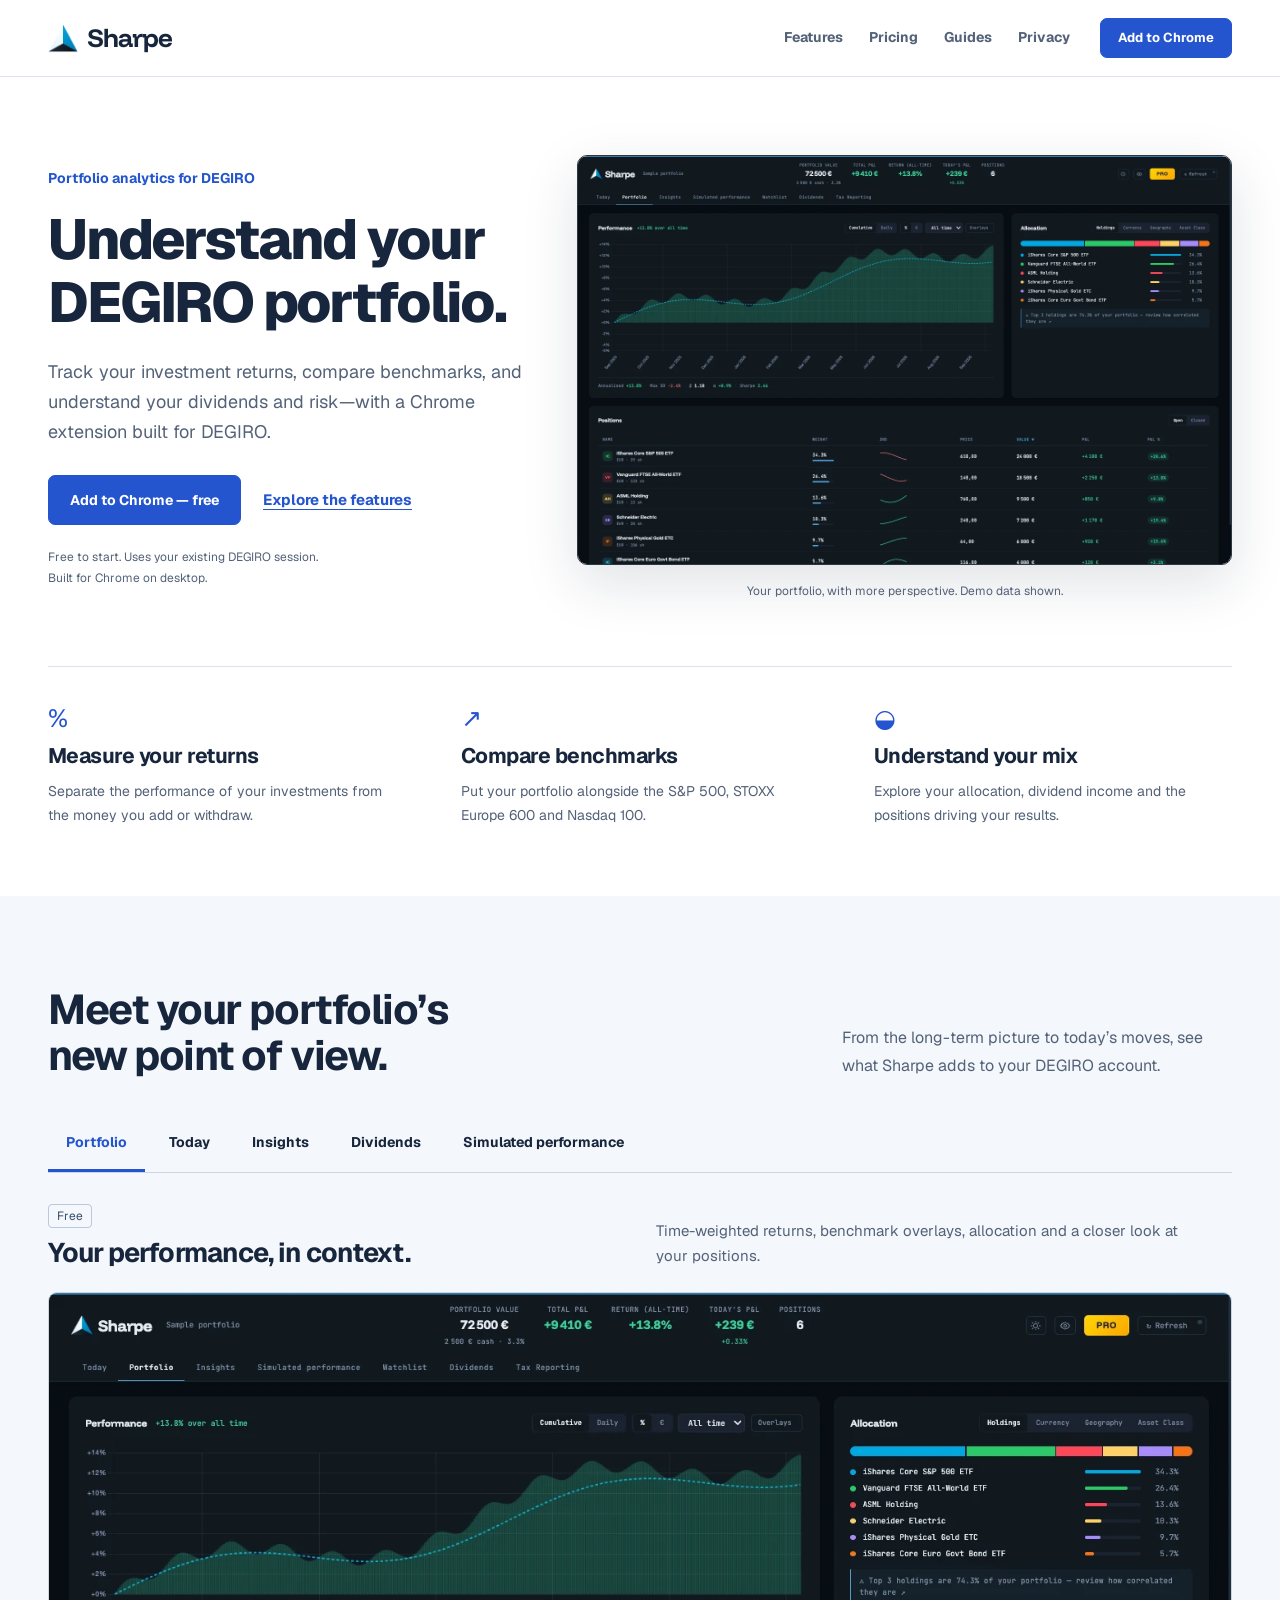
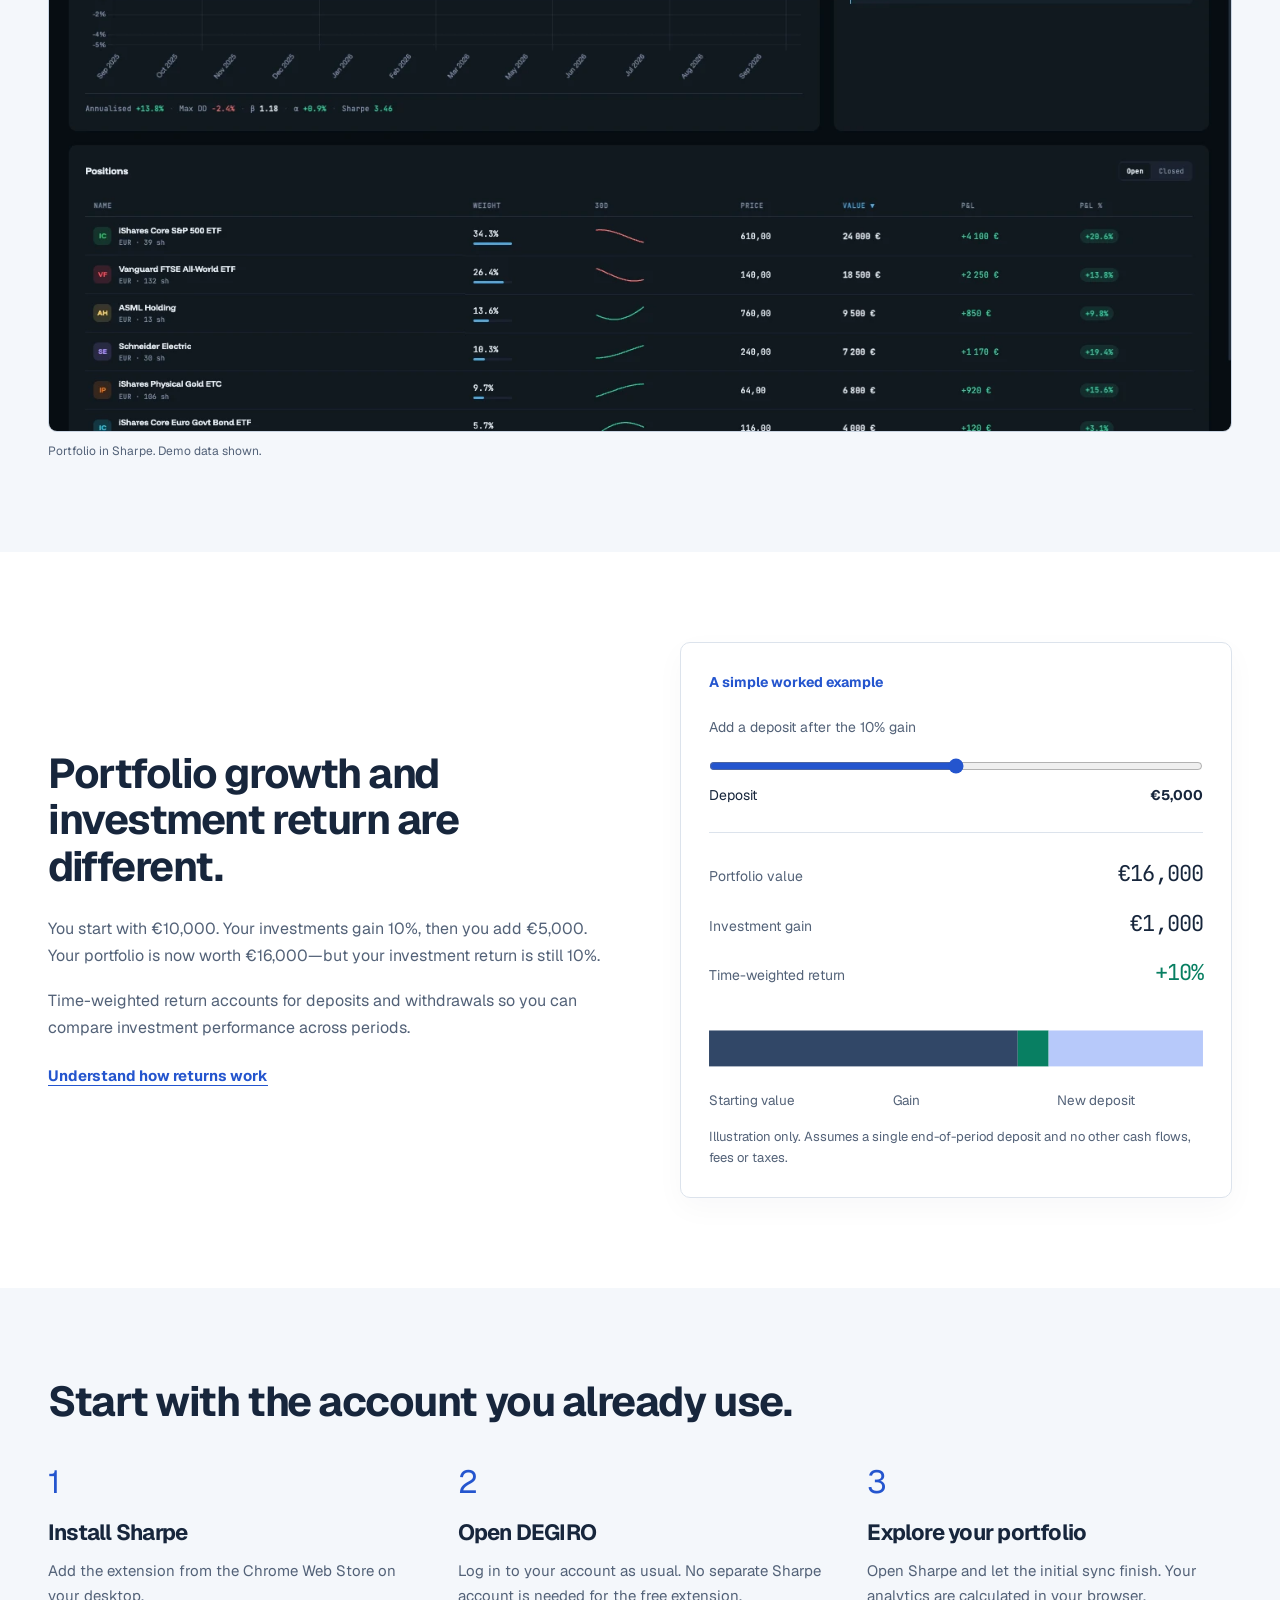
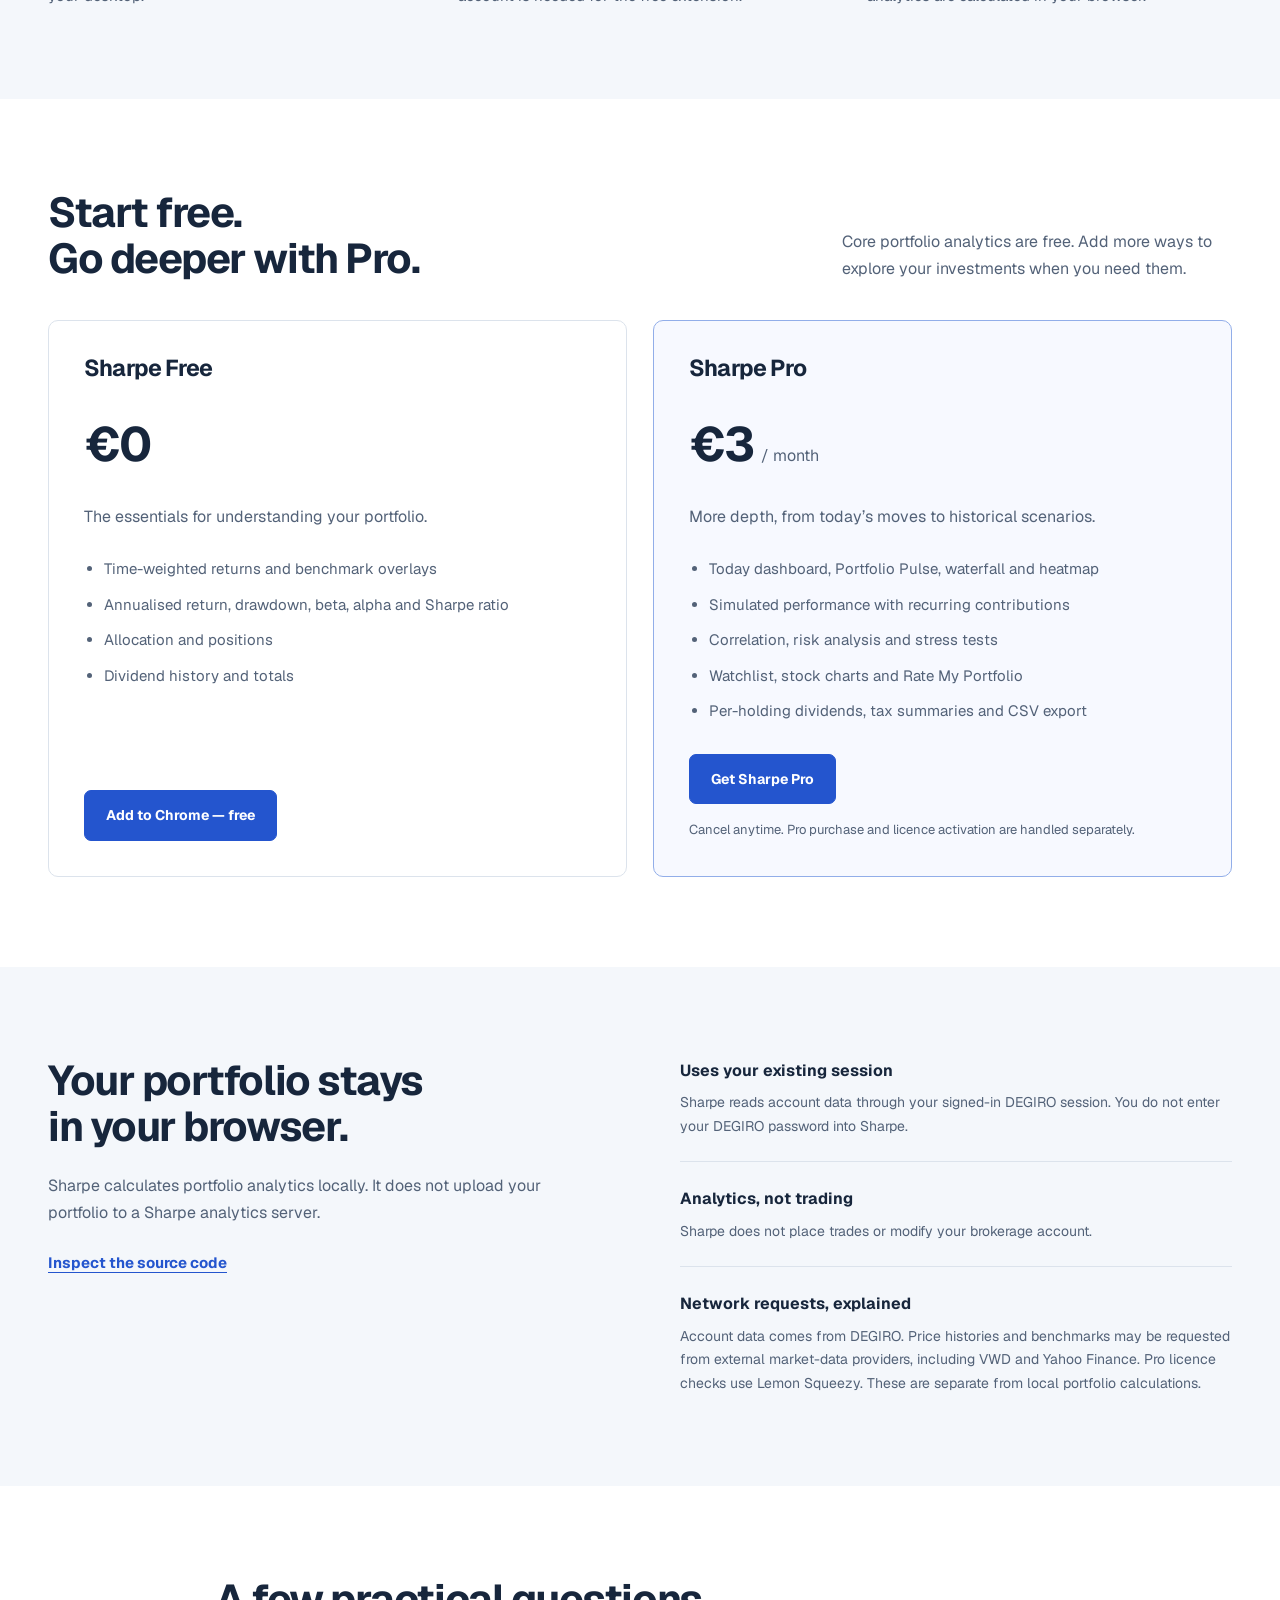
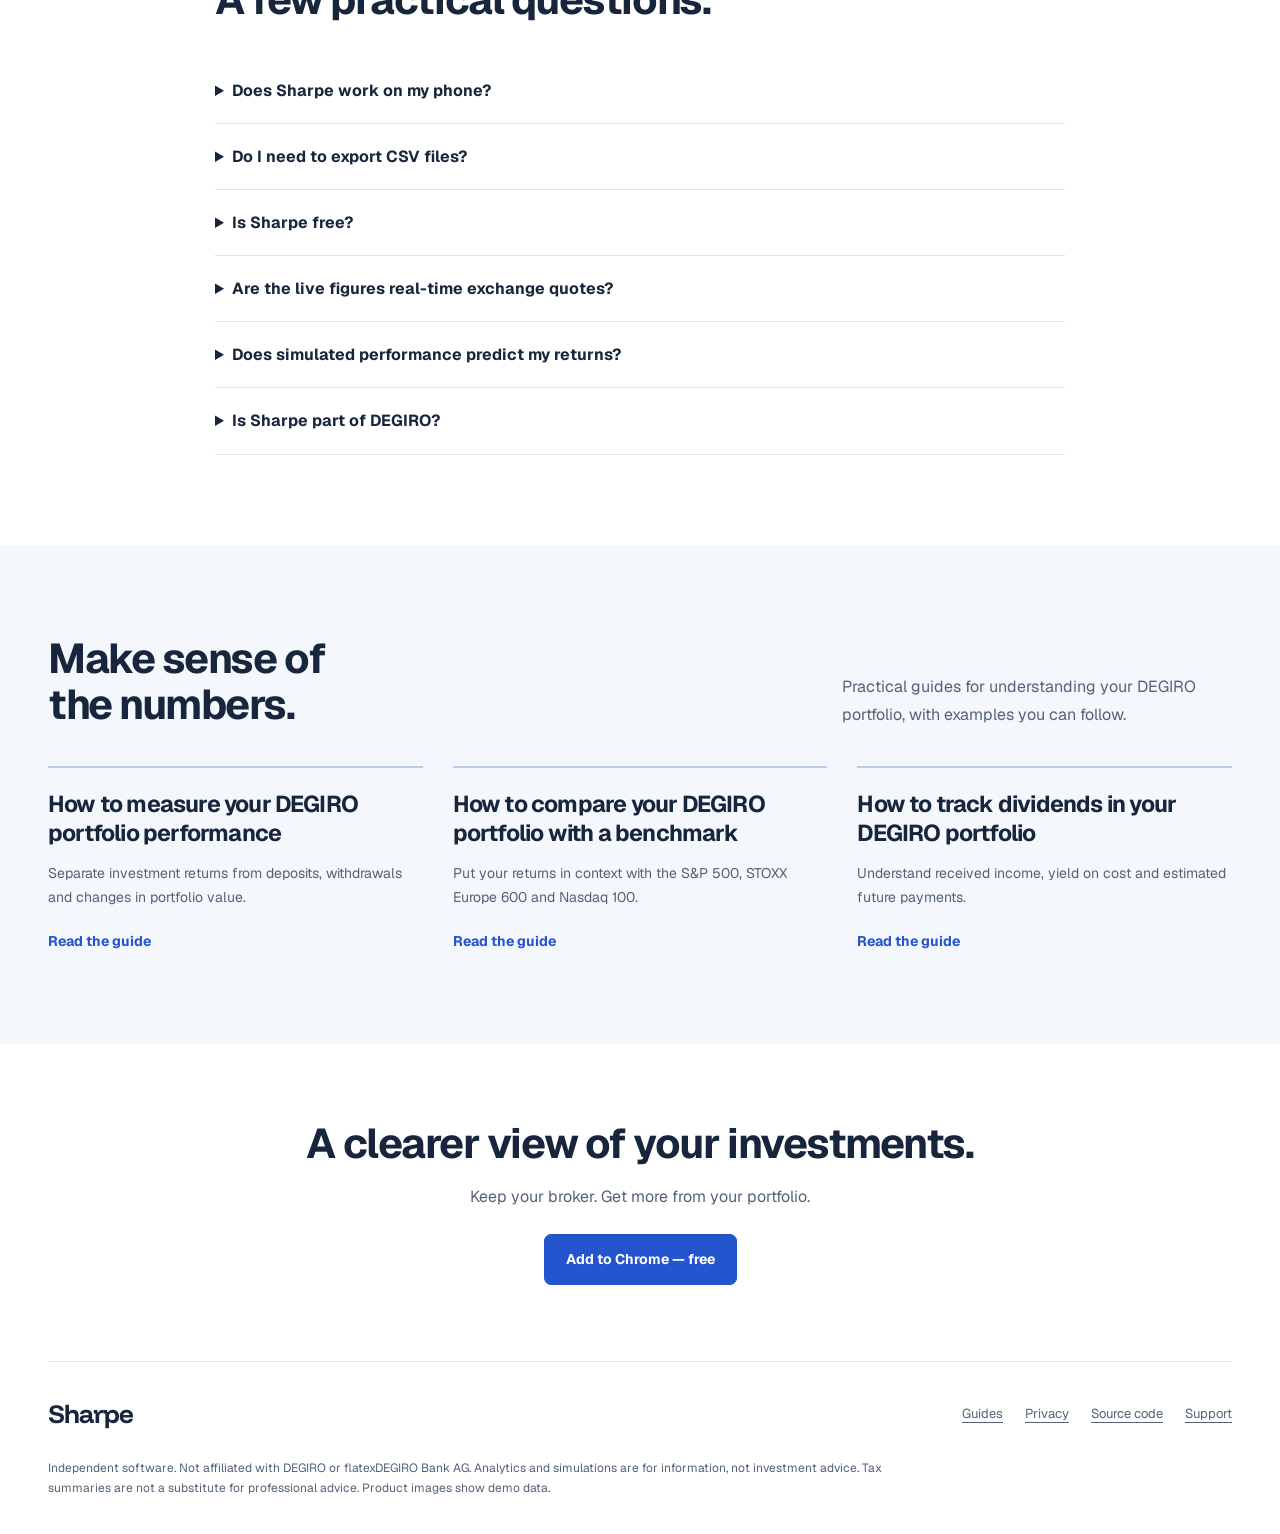
==== index.html @ 4ac1e21c "Redesign Sharpe website and add DEGIRO analytics guides" ====
<!doctype html>
<html lang="en">
<head>
<meta charset="utf-8"><meta name="viewport" content="width=device-width, initial-scale=1">
<title>DEGIRO Portfolio Analysis &amp; Tracker | Sharpe</title><meta name="description" content="Analyze your DEGIRO portfolio with Sharpe. Track investment returns, compare benchmarks, and understand dividends and risk. Free Chrome extension."><link rel="canonical" href="https://sharpe-analytics.github.io/">
<link rel="icon" href="/assets/favicon.png"><link rel="stylesheet" href="/assets/site.css">
<script src="/assets/site.js" defer>

</script>

<meta property="og:type" content="website"><meta property="og:title" content="DEGIRO Portfolio Analysis &amp; Tracker | Sharpe"><meta property="og:description" content="Analyze your DEGIRO portfolio with Sharpe. Track investment returns, compare benchmarks, and understand dividends and risk. Free Chrome extension."><meta property="og:url" content="https://sharpe-analytics.github.io/"><meta property="og:image" content="https://sharpe-analytics.github.io/assets/og-home.jpg"><meta property="og:image:alt" content="Sharpe portfolio analytics with a demo portfolio"><meta property="og:image:width" content="1200"><meta property="og:image:height" content="630"><meta name="twitter:image" content="https://sharpe-analytics.github.io/assets/og-home.jpg"><meta name="twitter:card" content="summary_large_image">

<script type="application/ld+json">
[{"@context": "https://schema.org", "@type": "WebSite", "name": "Sharpe", "url": "https://sharpe-analytics.github.io/"}, {"@context": "https://schema.org", "@type": "Organization", "name": "Sharpe", "url": "https://sharpe-analytics.github.io/", "logo": "https://sharpe-analytics.github.io/assets/logo.png", "sameAs": ["https://github.com/vapeur02/sharpe-degiro-analytics", "https://chromewebstore.google.com/detail/sharpe-portfolio-analytic/jfkggpahncfpbeeiiadiblbifjnbdlfp"]}]
</script>

</head>

<body>
<a class="skip" href="#main">Skip to content</a>
<header class="site-header">

<nav class="wrap navigation" aria-label="Main navigation">
<a class="brand" href="/" aria-label="Sharpe home"><img src="/assets/logo.png" width="30" height="30" alt="">Sharpe</a>
<div class="nav-links">
<a href="/#features">Features</a><a href="/#pricing">Pricing</a><a href="/#guides">Guides</a><a href="/#privacy">Privacy</a>
</div>
<a class="button primary" href="https://chromewebstore.google.com/detail/sharpe-portfolio-analytic/jfkggpahncfpbeeiiadiblbifjnbdlfp?utm_source=sharpe_website&amp;utm_medium=website&amp;utm_campaign=home&amp;utm_content=navigation">Add to Chrome</a>
</nav>

</header>

<main id="main">

<section class="hero wrap">

<div class="hero-copy">

<p class="intro-label">
Portfolio analytics for DEGIRO
</p>

<h1>
Understand your DEGIRO portfolio.
</h1>

<p class="lede">
Track your investment returns, compare benchmarks, and understand your dividends and risk—with a Chrome extension built for DEGIRO.
</p>

<div class="actions">
<a class="button primary" href="https://chromewebstore.google.com/detail/sharpe-portfolio-analytic/jfkggpahncfpbeeiiadiblbifjnbdlfp?utm_source=sharpe_website&amp;utm_medium=website&amp;utm_campaign=home&amp;utm_content=hero">Add to Chrome — free</a><a class="text-link" href="#features">Explore the features</a>
</div>

<p class="reassurance">
Free to start. Uses your existing DEGIRO session.<br>Built for Chrome on desktop.
</p>

</div>

<figure class="hero-product">
<a class="screenshot-link" href="/assets/portfolio.webp" aria-label="Open full-size demo screenshot"><img src="/assets/portfolio.webp" srcset="/assets/portfolio-720.webp 720w, /assets/portfolio.webp 1440w" sizes="(min-width: 1000px) 740px, 100vw" width="1440" height="900" alt="Sharpe Portfolio tab showing a return chart, allocation and positions for a demo portfolio" fetchpriority="high" decoding="async"></a>
<figcaption>
Your portfolio, with more perspective. Demo data shown.
</figcaption>

</figure>

</section>

<section class="benefits wrap" aria-label="What Sharpe helps you understand">

<div>
<span class="benefit-symbol" aria-hidden="true">%</span>
<h2>
Measure your returns
</h2>

<p>
Separate the performance of your investments from the money you add or withdraw.
</p>

</div>

<div>
<span class="benefit-symbol" aria-hidden="true">↗</span>
<h2>
Compare benchmarks
</h2>

<p>
Put your portfolio alongside the S&amp;P 500, STOXX Europe 600 and Nasdaq 100.
</p>

</div>

<div>
<span class="benefit-symbol" aria-hidden="true">◒</span>
<h2>
Understand your mix
</h2>

<p>
Explore your allocation, dividend income and the positions driving your results.
</p>

</div>

</section>

<section id="features" class="section surface">

<div class="wrap">

<div class="section-heading">

<h2>
Meet your portfolio’s<br>new point of view.
</h2>

<p>
From the long-term picture to today’s moves, see what Sharpe adds to your DEGIRO account.
</p>

</div>

<div class="feature-controls" hidden aria-label="Choose a feature">
<button type="button" data-feature="portfolio" aria-pressed="true" aria-controls="feature-portfolio">Portfolio</button><button type="button" data-feature="today" aria-pressed="false" aria-controls="feature-today">Today</button><button type="button" data-feature="insights" aria-pressed="false" aria-controls="feature-insights">Insights</button><button type="button" data-feature="dividends" aria-pressed="false" aria-controls="feature-dividends">Dividends</button><button type="button" data-feature="simulation" aria-pressed="false" aria-controls="feature-simulation">Simulated performance</button>
</div>

<div class="feature-panels">

<article class="feature-panel" id="feature-portfolio">

<div class="feature-description">

<div>
<span class="badge">Free</span>
<h3>
Your performance, in context.
</h3>

</div>

<p>
Time-weighted returns, benchmark overlays, allocation and a closer look at your positions.
</p>

</div>

<figure class="product-shot">
<a class="screenshot-link" href="/assets/portfolio.webp" aria-label="Open full-size demo screenshot"><img src="/assets/portfolio.webp" srcset="/assets/portfolio-720.webp 720w, /assets/portfolio.webp 1440w" sizes="(min-width: 1200px) 1120px, 100vw" width="1440" height="900" alt="Portfolio chart, allocation and positions in Sharpe" loading="lazy" decoding="async"></a>
<figcaption>
Portfolio in Sharpe. Demo data shown.
</figcaption>

</figure>

</article>

<article class="feature-panel" id="feature-today">

<div class="feature-description">

<div>
<span class="badge">Pro</span>
<h3>
See what is moving your day.
</h3>

</div>

<p>
Follow changes since refresh with Portfolio Pulse, explore daily contributors and switch between table, waterfall and heatmap views.
</p>

</div>

<figure class="product-shot">
<a class="screenshot-link" href="/assets/today.webp" aria-label="Open full-size demo screenshot"><img src="/assets/today.webp" srcset="/assets/today-720.webp 720w, /assets/today.webp 1440w" sizes="(min-width: 1200px) 1120px, 100vw" width="1440" height="900" alt="Today dashboard with Portfolio Pulse and daily contributors" loading="lazy" decoding="async"></a>
<figcaption>
Today in Sharpe. Demo data shown.
</figcaption>

</figure>

</article>

<article class="feature-panel" id="feature-insights">

<div class="feature-description">

<div>
<span class="badge">Free + Pro</span>
<h3>
Understand what is behind the numbers.
</h3>

</div>

<p>
Read portfolio observations, then explore correlation, risk and stress tests with Pro.
</p>

</div>

<figure class="product-shot">
<a class="screenshot-link" href="/assets/insights.webp" aria-label="Open full-size demo screenshot"><img src="/assets/insights.webp" srcset="/assets/insights-720.webp 720w, /assets/insights.webp 1440w" sizes="(min-width: 1200px) 1120px, 100vw" width="1440" height="900" alt="Sharpe Insights with portfolio observations and risk analysis" loading="lazy" decoding="async"></a>
<figcaption>
Insights in Sharpe. Demo data shown.
</figcaption>

</figure>

</article>

<article class="feature-panel" id="feature-dividends">

<div class="feature-description">

<div>
<span class="badge">Free + Pro</span>
<h3>
Follow your investment income.
</h3>

</div>

<p>
See received dividends, monthly totals and estimated upcoming payments. Pro adds per-holding breakdowns and export.
</p>

</div>

<figure class="product-shot">
<a class="screenshot-link" href="/assets/dividends.webp" aria-label="Open full-size demo screenshot"><img src="/assets/dividends.webp" srcset="/assets/dividends-720.webp 720w, /assets/dividends.webp 1440w" sizes="(min-width: 1200px) 1120px, 100vw" width="1440" height="900" alt="Dividend income history and estimated upcoming payments" loading="lazy" decoding="async"></a>
<figcaption>
Dividends in Sharpe. Demo data shown.
</figcaption>

</figure>

</article>

<article class="feature-panel" id="feature-simulation">

<div class="feature-description">

<div>
<span class="badge">Pro</span>
<h3>
Explore the effect of regular investing.
</h3>

</div>

<p>
Allocate a recurring budget and explore scenarios derived from historical prices. Simulations are not forecasts or guaranteed returns.
</p>

</div>

<figure class="product-shot">
<a class="screenshot-link" href="/assets/simulation.webp" aria-label="Open full-size demo screenshot"><img src="/assets/simulation.webp" srcset="/assets/simulation-720.webp 720w, /assets/simulation.webp 1440w" sizes="(min-width: 1200px) 1120px, 100vw" width="1440" height="900" alt="Simulated performance with recurring contributions and a range of historical scenarios" loading="lazy" decoding="async"></a>
<figcaption>
Simulated performance in Sharpe. Demo data shown.
</figcaption>

</figure>

</article>

</div>

</div>

</section>

<section class="section wrap return-section">

<div>

<h2>
Portfolio growth and investment return are different.
</h2>

<p>
You start with €10,000. Your investments gain 10%, then you add €5,000. Your portfolio is now worth €16,000—but your investment return is still 10%.
</p>

<p>
Time-weighted return accounts for deposits and withdrawals so you can compare investment performance across periods.
</p>
<a class="text-link" href="/guides/degiro-portfolio-performance/">Understand how returns work</a>
</div>

<div class="return-example">

<p class="intro-label">
A simple worked example
</p>
<label for="demo-deposit">Add a deposit after the 10% gain</label><input id="demo-deposit" type="range" min="0" max="10000" step="500" value="5000">
<div class="deposit-label">
Deposit <output id="demo-deposit-value" for="demo-deposit">€5,000</output>
</div>

<dl class="example-results">

<div>
<dt>Portfolio value</dt><dd id="demo-value">€16,000</dd>
</div>

<div>
<dt>Investment gain</dt><dd id="demo-gain">€1,000</dd>
</div>

<div>
<dt>Time-weighted return</dt><dd id="demo-return">+10%</dd>
</div>

</dl>
<svg viewBox="0 0 440 90" role="img" aria-labelledby="demo-chart-title"><title id="demo-chart-title">€10,000 starting value, €1,000 investment gain and €5,000 new deposit</title><rect x="0" y="12" width="275" height="32" fill="#314767" id="bar-start"/><rect x="275" y="12" width="27.5" height="32" fill="#087f62" id="bar-gain"/><rect x="302.5" y="12" width="137.5" height="32" fill="#b7c9fa" id="bar-deposit"/><text x="0" y="78">Starting value</text><text x="164" y="78">Gain</text><text x="310" y="78">New deposit</text></svg>
<p class="small">
Illustration only. Assumes a single end-of-period deposit and no other cash flows, fees or taxes.
</p>
<noscript>
<p>
The static example shows a €5,000 deposit. Enable JavaScript to change it.
</p>
</noscript>
</div>

</section>

<section class="section surface">

<div class="wrap">

<h2>
Start with the account you already use.
</h2>

<ol class="steps">

<li>

<h3>
Install Sharpe
</h3>

<p>
Add the extension from the Chrome Web Store on your desktop.
</p>

</li>

<li>

<h3>
Open DEGIRO
</h3>

<p>
Log in to your account as usual. No separate Sharpe account is needed for the free extension.
</p>

</li>

<li>

<h3>
Explore your portfolio
</h3>

<p>
Open Sharpe and let the initial sync finish. Your analytics are calculated in your browser.
</p>

</li>

</ol>

</div>

</section>

<section id="pricing" class="section wrap">

<div class="section-heading">

<h2>
Start free.<br>Go deeper with Pro.
</h2>

<p>
Core portfolio analytics are free. Add more ways to explore your investments when you need them.
</p>

</div>

<div class="pricing">

<article class="tier">

<h3>
Sharpe Free
</h3>

<p class="price">
€0
</p>

<p>
The essentials for understanding your portfolio.
</p>

<ul>

<li>
Time-weighted returns and benchmark overlays
</li>

<li>
Annualised return, drawdown, beta, alpha and Sharpe ratio
</li>

<li>
Allocation and positions
</li>

<li>
Dividend history and totals
</li>

</ul>
<a class="button primary" href="https://chromewebstore.google.com/detail/sharpe-portfolio-analytic/jfkggpahncfpbeeiiadiblbifjnbdlfp?utm_source=sharpe_website&amp;utm_medium=website&amp;utm_campaign=home&amp;utm_content=pricing-free">Add to Chrome — free</a>
</article>

<article class="tier pro">

<h3>
Sharpe Pro
</h3>

<p class="price">
€3 <span>/ month</span>
</p>

<p>
More depth, from today’s moves to historical scenarios.
</p>

<ul>

<li>
Today dashboard, Portfolio Pulse, waterfall and heatmap
</li>

<li>
Simulated performance with recurring contributions
</li>

<li>
Correlation, risk analysis and stress tests
</li>

<li>
Watchlist, stock charts and Rate My Portfolio
</li>

<li>
Per-holding dividends, tax summaries and CSV export
</li>

</ul>
<a class="button primary" href="https://sharpe.lemonsqueezy.com/">Get Sharpe Pro</a>
<p class="small">
Cancel anytime. Pro purchase and licence activation are handled separately.
</p>

</article>

</div>

</section>

<section id="privacy" class="section surface">

<div class="wrap privacy-layout">

<div>

<h2>
Your portfolio stays<br>in your browser.
</h2>

<p>
Sharpe calculates portfolio analytics locally. It does not upload your portfolio to a Sharpe analytics server.
</p>
<a class="text-link" href="https://github.com/vapeur02/sharpe-degiro-analytics">Inspect the source code</a>
</div>

<dl class="privacy-details">

<div>
<dt>Uses your existing session</dt><dd>Sharpe reads account data through your signed-in DEGIRO session. You do not enter your DEGIRO password into Sharpe.</dd>
</div>

<div>
<dt>Analytics, not trading</dt><dd>Sharpe does not place trades or modify your brokerage account.</dd>
</div>

<div>
<dt>Network requests, explained</dt><dd>Account data comes from DEGIRO. Price histories and benchmarks may be requested from external market-data providers, including VWD and Yahoo Finance. Pro licence checks use Lemon Squeezy. These are separate from local portfolio calculations.</dd>
</div>

</dl>

</div>

</section>

<section class="section wrap faq">

<h2>
A few practical questions.
</h2>

<details>
<summary>Does Sharpe work on my phone?</summary>
<p>
Sharpe is a Chrome extension for desktop. You can read these guides on your phone, but installation and portfolio analysis require a supported desktop browser.
</p>

</details>

<details>
<summary>Do I need to export CSV files?</summary>
<p>
No. Sharpe reads your account through your existing DEGIRO session. Open DEGIRO, sign in as usual, then open the extension.
</p>

</details>

<details>
<summary>Is Sharpe free?</summary>
<p>
Yes. Core returns, benchmarks, allocation and dividend totals are free. Pro adds the features listed above for €3 per month.
</p>

</details>

<details>
<summary>Are the live figures real-time exchange quotes?</summary>
<p>
Sharpe follows the data available through DEGIRO. Quotes may be delayed, and a frequent display refresh does not guarantee a new market price.
</p>

</details>

<details>
<summary>Does simulated performance predict my returns?</summary>
<p>
No. It generates scenarios from historical price returns. Its range describes those simulations, not guaranteed probabilities. Actual outcomes can fall outside the range.
</p>

</details>

<details>
<summary>Is Sharpe part of DEGIRO?</summary>
<p>
No. Sharpe is an independent extension and is not affiliated with or endorsed by DEGIRO.
</p>

</details>

</section>

<section id="guides" class="section surface">

<div class="wrap">

<div class="section-heading">

<h2>
Make sense of<br>the numbers.
</h2>

<p>
Practical guides for understanding your DEGIRO portfolio, with examples you can follow.
</p>

</div>

<div class="guide-list">
<a class="guide-link" href="/guides/degiro-portfolio-performance/">
<h3>
How to measure your DEGIRO portfolio performance
</h3>

<p>
Separate investment returns from deposits, withdrawals and changes in portfolio value.
</p>
<span>Read the guide</span></a><a class="guide-link" href="/guides/degiro-benchmark-comparison/">
<h3>
How to compare your DEGIRO portfolio with a benchmark
</h3>

<p>
Put your returns in context with the S&P 500, STOXX Europe 600 and Nasdaq 100.
</p>
<span>Read the guide</span></a><a class="guide-link" href="/guides/degiro-dividend-tracking/">
<h3>
How to track dividends in your DEGIRO portfolio
</h3>

<p>
Understand received income, yield on cost and estimated future payments.
</p>
<span>Read the guide</span></a>
</div>

</div>

</section>

</main>

<section class="final-cta">

<div class="wrap">

<h2>
A clearer view of your investments.
</h2>

<p>
Keep your broker. Get more from your portfolio.
</p>
<a class="button primary" href="https://chromewebstore.google.com/detail/sharpe-portfolio-analytic/jfkggpahncfpbeeiiadiblbifjnbdlfp?utm_source=sharpe_website&amp;utm_medium=website&amp;utm_campaign=home&amp;utm_content=footer">Add to Chrome — free</a>
</div>

</section>

<footer class="site-footer wrap">

<div class="footer-top">
<a class="brand" href="/">Sharpe</a>
<div>
<a href="/#guides">Guides</a><a href="/#privacy">Privacy</a><a href="https://github.com/vapeur02/sharpe-degiro-analytics">Source code</a><a href="https://github.com/vapeur02/sharpe-degiro-analytics/issues">Support</a>
</div>

</div>

<p>
Independent software. Not affiliated with DEGIRO or flatexDEGIRO Bank AG. Analytics and simulations are for information, not investment advice. Tax summaries are not a substitute for professional advice. Product images show demo data.
</p>

</footer>

</body>
</html>
---- assets/site.css ----
@font-face{font-family:Geist;src:url('/assets/fonts/geist-latin-400-normal.woff2') format('woff2');font-weight:400;font-display:swap}
@font-face{font-family:Geist;src:url('/assets/fonts/geist-latin-700-normal.woff2') format('woff2');font-weight:700;font-display:swap}
@font-face{font-family:Geist;src:url('/assets/fonts/geist-latin-800-normal.woff2') format('woff2');font-weight:800;font-display:swap}
@font-face{font-family:'Funnel Display';src:url('/assets/fonts/funnel-display-latin-700-normal.woff2') format('woff2');font-weight:700;font-display:swap}
@font-face{font-family:'JetBrains Mono';src:url('/assets/fonts/jetbrains-mono-latin-400-normal.woff2') format('woff2');font-weight:400;font-display:swap}
:root{--ink:#17263c;--muted:#536278;--blue:#2455ce;--surface:#f4f7fb;--line:#dce3ec;--green:#087f62;--white:#fff;font-family:Geist,system-ui,sans-serif;color:var(--ink);background:var(--white);font-synthesis:none}
*{box-sizing:border-box}body{margin:0;font-size:16px;line-height:1.7}html{scroll-behavior:smooth;scroll-padding-top:90px}h1,h2,h3,p,figure,dl{margin:0}h1,h2,h3{line-height:1.12;letter-spacing:-.035em}h1{font-size:clamp(42px,4.4vw,64px);font-weight:800}h2{font-size:clamp(30px,3.25vw,44px);font-weight:700}h3{font-size:23px}p{color:var(--muted)}p+p{margin-top:18px}a{color:var(--blue);text-underline-offset:4px}a:hover{text-decoration-thickness:2px}button,input{font:inherit}button,a,input,summary{-webkit-tap-highlight-color:transparent}button{cursor:pointer}img{max-width:100%;height:auto;display:block}button:focus-visible,a:focus-visible,input:focus-visible,summary:focus-visible{outline:3px solid #2455ce;outline-offset:5px}button{color:inherit}svg{display:block;width:100%}[hidden]{display:none!important}.wrap{width:min(1184px,calc(100% - 64px));margin-inline:auto}.section{padding-block:90px}.surface{background:var(--surface)}.section-heading{display:flex;justify-content:space-between;align-items:end;gap:48px;margin-bottom:38px}.section-heading p{max-width:390px}.button{display:inline-flex;align-items:center;justify-content:center;text-decoration:none;font-weight:700;font-size:14px;line-height:1.3;border-radius:7px;padding:15px 21px;min-height:48px;text-align:center}.primary{color:#fff;background:var(--blue);border:1px solid var(--blue)}.primary:hover{background:#193fa2;border-color:#193fa2}.text-link{font-weight:700;font-size:15px}.actions{display:flex;gap:22px;align-items:center;flex-wrap:wrap;margin-top:28px}.small{font-size:13px;line-height:1.65}.skip{position:absolute;left:16px;top:-100px;z-index:100;background:white;padding:12px}.skip:focus{top:8px}.site-header{border-bottom:1px solid var(--line);background:#fff;position:sticky;top:0;z-index:10}.navigation{display:flex;align-items:center;gap:30px;min-height:76px}.brand{font-family:'Funnel Display',Geist,sans-serif;font-size:26px;letter-spacing:-.04em;font-weight:700;display:inline-flex;gap:9px;align-items:center;text-decoration:none;color:var(--ink)}.nav-links{display:flex;gap:26px;margin-left:auto}.nav-links a{text-decoration:none;color:var(--muted);font-size:14px;font-weight:700}.nav-links a:hover{color:var(--blue)}.navigation .button{min-height:40px;padding:11px 17px;font-size:13px}.hero{display:grid;grid-template-columns:.85fr 1.15fr;gap:45px;align-items:center;padding-top:78px;padding-bottom:65px}.intro-label{font-size:14px;font-weight:700;color:var(--blue);margin-bottom:18px}.hero h1{max-width:530px}.lede{font-size:18px;line-height:1.65;margin-top:23px;max-width:510px}.reassurance{font-size:12px;line-height:1.8;margin-top:22px}.hero-product{min-width:0;align-self:center}.hero-product img{border-radius:10px;box-shadow:0 18px 55px #17263c22;border:1px solid #2b3746}.hero-product figcaption{margin-top:16px;text-align:center;font-size:12px;color:var(--muted)}.benefits{display:grid;grid-template-columns:repeat(3,1fr);gap:55px;padding-block:30px 68px;border-top:1px solid var(--line)}.benefits h2{font-size:21px;letter-spacing:-.025em;margin:12px 0}.benefits p{font-size:14px}.benefit-symbol{font-size:25px;color:var(--blue);height:35px;display:block}.feature-controls{display:flex;flex-wrap:wrap;gap:6px;margin-bottom:28px;border-bottom:1px solid #cbd5e3}.feature-controls button{font-size:14px;font-weight:700;padding:14px 18px;background:none;border:0;border-bottom:3px solid transparent}.feature-controls button[aria-pressed=true]{color:var(--blue);border-bottom-color:var(--blue)}.feature-controls button:hover{background:#e9eef7}.feature-description{display:grid;grid-template-columns:1fr 1fr;gap:32px;align-items:end;margin-bottom:23px}.feature-description h3{margin-top:10px;font-size:27px}.feature-description p{font-size:15px;max-width:540px}.badge{font-size:12px;border:1px solid #b9c8df;border-radius:4px;padding:3px 8px;display:inline-block;line-height:1.4;color:#374e6b}.product-shot img{width:100%;border:1px solid #cad5e3;border-radius:9px}.product-shot figcaption{font-size:12px;color:var(--muted);margin-top:9px}.feature-panel+.feature-panel{margin-top:40px}.feature-panels.enhanced .feature-panel{margin-top:0}.return-section{display:grid;grid-template-columns:1fr 1fr;gap:80px;align-items:center}.return-section h2{margin-bottom:25px}.return-section .text-link{display:inline-block;margin-top:22px}.return-example{border:1px solid var(--line);border-radius:10px;padding:28px;box-shadow:0 10px 30px #17263c08}.return-example label{font-size:14px;color:var(--muted)}input[type=range]{width:100%;accent-color:var(--blue);margin:18px 0 10px}.deposit-label{display:flex;justify-content:space-between;font-size:14px}.deposit-label output{font-weight:700}.example-results{margin:25px 0;display:flex;flex-direction:column;gap:12px;border-top:1px solid var(--line);padding-top:22px}.example-results div{display:flex;justify-content:space-between;gap:20px;align-items:baseline}.example-results dt{color:var(--muted);font-size:14px}.example-results dd{font-family:'JetBrains Mono',monospace;font-size:22px;margin:0;letter-spacing:-.04em}.example-results div:last-child dd{color:var(--green)}.return-example svg{margin-bottom:8px}.return-example text{font:12px Geist,sans-serif;fill:#536278}.steps{display:grid;grid-template-columns:repeat(3,1fr);gap:45px;list-style:none;counter-reset:step;padding:0;margin:42px 0 0}.steps li{counter-increment:step}.steps li:before{content:counter(step);display:block;font-size:32px;color:var(--blue);line-height:1;margin-bottom:22px}.steps h3{font-size:22px;margin-bottom:13px}.steps p{font-size:15px}.pricing{display:grid;grid-template-columns:1fr 1fr;gap:26px}.tier{padding:35px;border:1px solid var(--line);border-radius:10px;display:flex;align-items:start;flex-direction:column}.tier.pro{border-color:#92aee9;background:#f7f9ff}.price{font-size:48px;font-weight:700;letter-spacing:-.05em;color:var(--ink);margin:22px 0 0}.price span{font-size:16px;letter-spacing:0;font-weight:400;color:var(--muted)}.tier ul{padding-left:20px;font-size:15px;color:var(--muted);margin:26px 0 30px;flex:1}.tier li+li{margin-top:10px}.tier .small{margin-top:15px}.privacy-layout{display:grid;grid-template-columns:1fr 1fr;gap:80px}.privacy-layout h2{margin-bottom:22px}.privacy-layout .text-link{display:inline-block;margin-top:24px}.privacy-details div+div{border-top:1px solid var(--line);margin-top:23px;padding-top:23px}.privacy-details dt{font-weight:700}.privacy-details dd{color:var(--muted);font-size:14px;margin:7px 0 0}.faq{max-width:850px}.faq h2{margin-bottom:35px}.faq details{border-bottom:1px solid var(--line);padding:19px 0}.faq summary{cursor:pointer;font-weight:700;font-size:16px;padding-right:15px}.faq details p{font-size:15px;margin-top:13px;max-width:70ch}.guide-list{display:grid;grid-template-columns:repeat(3,1fr);gap:30px;margin-top:32px}.guide-link{display:block;text-decoration:none;border-top:2px solid #bacce6;padding-top:22px;color:var(--ink)}.guide-link h3{font-size:23px;line-height:1.25}.guide-link p{font-size:14px;margin-top:15px}.guide-link span{display:block;color:var(--blue);font-size:14px;font-weight:700;margin-top:20px}.guide-link:hover h3{text-decoration:underline;text-underline-offset:4px}.final-cta{text-align:center;padding:76px 0}.final-cta p{margin:17px 0 24px}.site-footer{padding-block:30px 35px;border-top:1px solid var(--line)}.footer-top{display:flex;justify-content:space-between;align-items:center;gap:25px;margin-bottom:22px}.footer-top>div{display:flex;flex-wrap:wrap;gap:22px}.footer-top>div a{font-size:13px;color:var(--muted)}.site-footer>p{font-size:12px;max-width:110ch}.article{max-width:960px;padding-top:40px;padding-bottom:70px}.breadcrumbs{display:flex;gap:12px;font-size:13px;margin-bottom:40px}.article-header{max-width:820px;margin-bottom:32px}.article-header h1{font-size:clamp(36px,4.5vw,58px)}.reviewed{font-size:13px;margin-top:23px}.article-body{max-width:760px}.article-body p,.article-body li{font-size:17px}.article-body .article-answer{font-size:21px;color:#304667;border-left:3px solid var(--blue);padding-left:23px;margin-bottom:40px;line-height:1.65}.article-body h2{font-size:29px;margin:44px 0 20px}.article-body h3{margin:28px 0 16px}.article-body li+li{margin-top:12px}.article-body ul,.article-body ol{padding-left:25px}.formula{font-family:'JetBrains Mono',monospace;font-size:14px;line-height:1.8;border-left:3px solid #90abd0;background:var(--surface);padding:20px;margin:22px 0;overflow-wrap:anywhere}.table-scroll{overflow:auto;margin:22px 0}table{width:100%;border-collapse:collapse;font-size:15px;text-align:left}caption{text-align:left;color:var(--muted);font-size:13px;margin-bottom:10px}th,td{padding:15px;border-bottom:1px solid var(--line);vertical-align:top}th{background:var(--surface);font-weight:700}td:first-child{min-width:145px}.article-shot{margin-top:36px}.article-install{background:var(--surface);padding:30px;margin:38px 0 24px;border-radius:8px}.article-install h2{margin:0 0 15px}.article-install .button{margin-top:20px}.article-body .small{font-size:13px}
@media(min-width:1300px){.hero{width:min(1300px,calc(100% - 100px));grid-template-columns:.8fr 1.2fr;gap:50px;padding-block:88px 72px}.hero-copy{padding-left:28px}.hero-product{margin-right:-6px}.hero h1{font-size:64px}}
@media(max-width:1000px){.hero{grid-template-columns:1fr;gap:40px;max-width:760px;padding-top:50px}.hero h1{max-width:640px}.hero .lede{max-width:650px}.hero-product{max-width:760px}.hero h1{font-size:56px}.benefits{gap:28px}.return-section,.privacy-layout{gap:35px}.navigation{gap:20px}.nav-links{gap:16px}.section-heading{gap:30px}.guide-link h3{font-size:21px}}
@media(max-width:700px){.wrap{width:calc(100% - 40px)}.section{padding-block:58px}.navigation{min-height:98px;flex-wrap:wrap;gap:8px;padding-block:12px}.brand{font-size:24px}.navigation>.button{margin-left:auto}.nav-links{order:3;width:100%;justify-content:space-between;margin:0;gap:8px}.nav-links a{font-size:12px}.hero{padding-top:40px;padding-bottom:35px;gap:32px}.hero h1{font-size:43px}.lede{font-size:16px}.hero .actions{gap:17px}.hero .text-link{font-size:14px}.hero .button{padding:14px 17px}.benefits{grid-template-columns:1fr;gap:25px;padding-block:28px 43px}.benefits>div{padding-left:45px;position:relative}.benefit-symbol{position:absolute;left:0;top:3px}.benefits h2{margin-top:0}.section-heading{display:block;margin-bottom:26px}.section-heading p{margin-top:20px;max-width:none}.feature-controls{gap:0}.feature-controls button{font-size:12px;padding:12px 10px}.feature-description{grid-template-columns:1fr;gap:13px}.feature-description h3{font-size:25px}.return-section,.privacy-layout,.pricing{grid-template-columns:1fr;gap:30px}.return-example{padding:22px}.steps{grid-template-columns:1fr;gap:28px;margin-top:30px}.steps li{padding-left:43px;position:relative}.steps li:before{position:absolute;left:0;top:0;font-size:27px}.steps h3{font-size:21px}.tier{padding:26px}.guide-list{grid-template-columns:1fr;gap:30px}.guide-link h3{font-size:23px}.final-cta{padding-block:58px}.footer-top{align-items:start;flex-direction:column}.footer-top>div{gap:18px}.article{padding-top:25px}.article-header h1{font-size:38px}.article-body .article-answer{font-size:18px;padding-left:16px}.article-body p,.article-body li{font-size:16px}.article-body h2{font-size:27px}.article-install{padding:24px}.breadcrumbs{margin-bottom:30px}}
@media(prefers-reduced-motion:reduce){html{scroll-behavior:auto}*,*:before,*:after{animation:none!important;transition:none!important}}
.screenshot-link{display:block;border-radius:10px}.screenshot-link:focus-visible{outline-offset:6px}
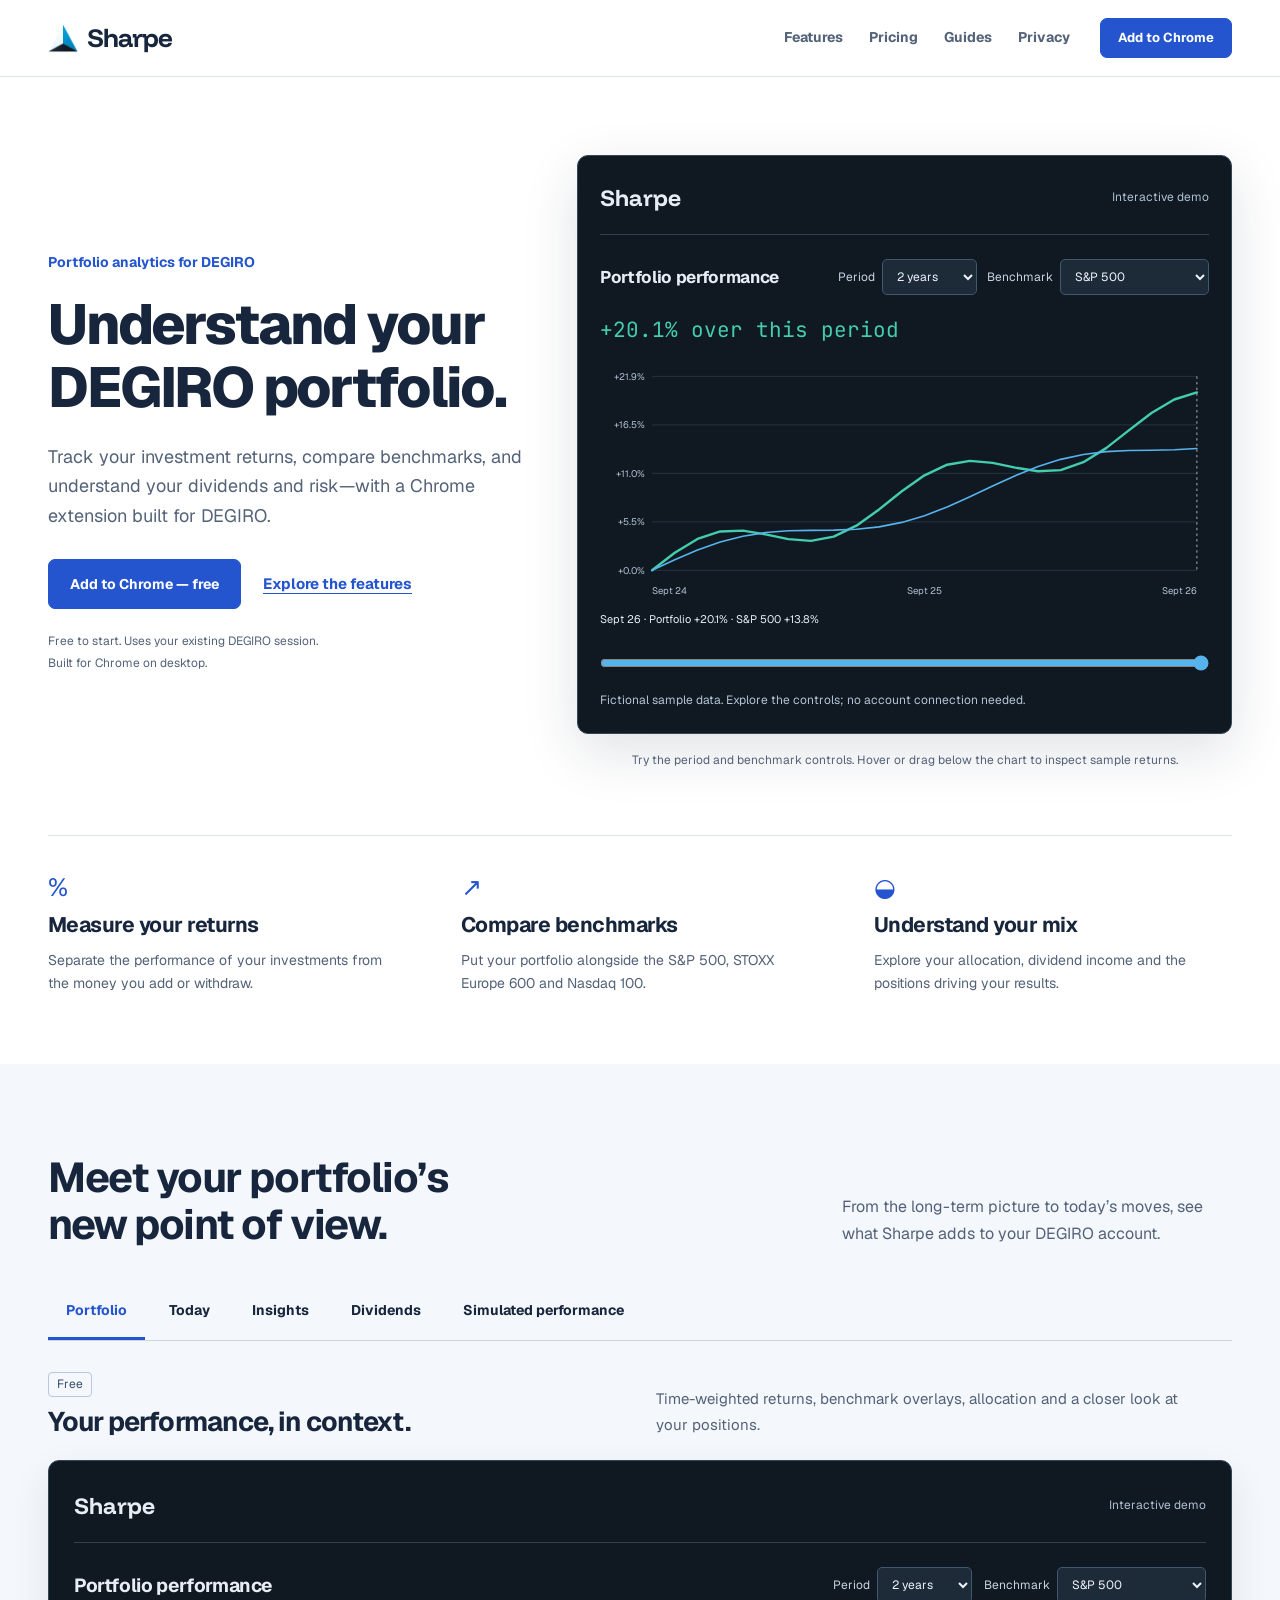
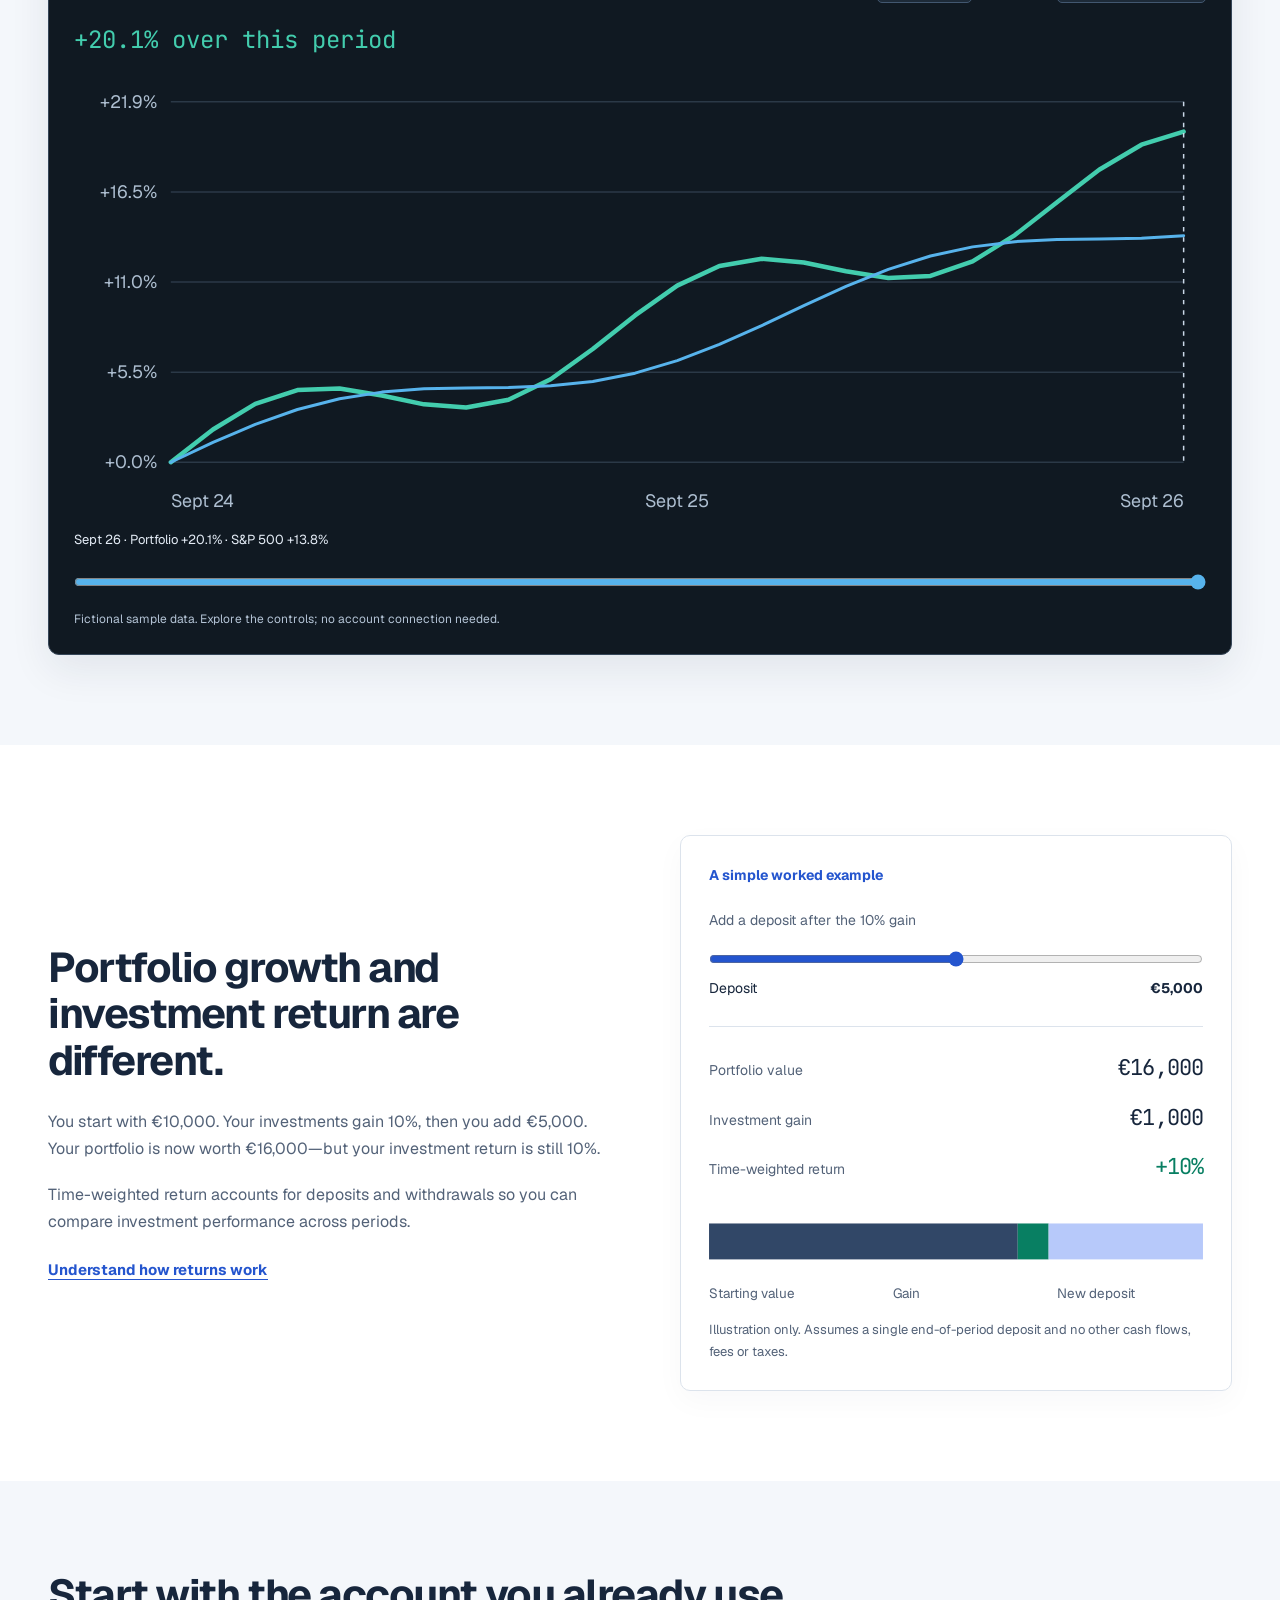
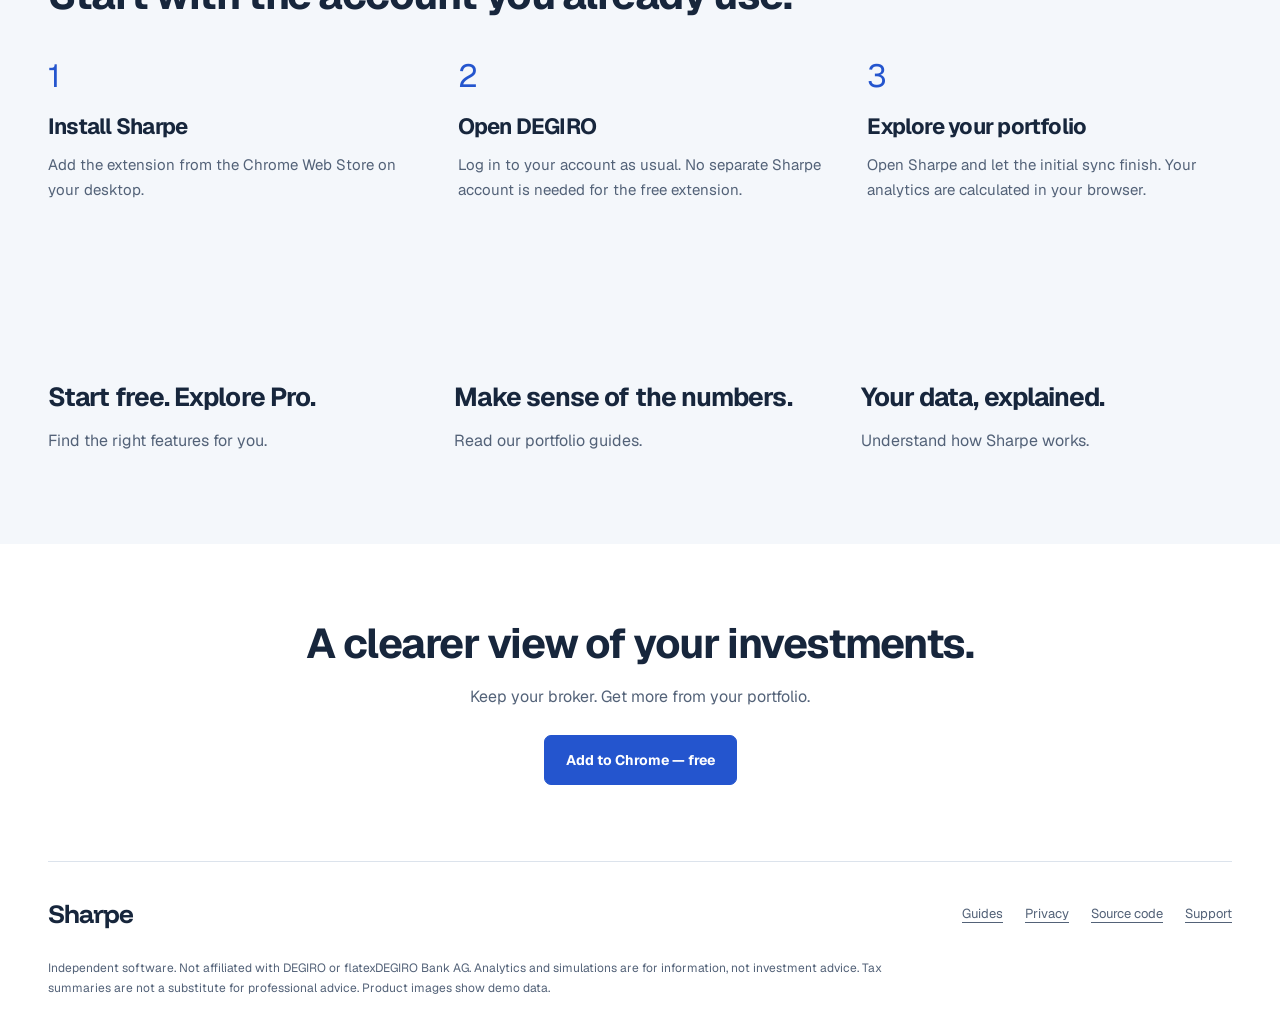
==== commit d87f4622: "Add interactive product demos and separate website pages" ====
--- a/index.html
+++ b/index.html
@@ -4,6 +4,7 @@
 <meta charset="utf-8"><meta name="viewport" content="width=device-width, initial-scale=1">
 <title>DEGIRO Portfolio Analysis &amp; Tracker | Sharpe</title><meta name="description" content="Analyze your DEGIRO portfolio with Sharpe. Track investment returns, compare benchmarks, and understand dividends and risk. Free Chrome extension."><link rel="canonical" href="https://sharpe-analytics.github.io/">
 <link rel="icon" href="/assets/favicon.png"><link rel="stylesheet" href="/assets/site.css">
+<script src="/assets/previews.js" defer></script>
 <script src="/assets/site.js" defer>
 
 </script>
@@ -23,7 +24,7 @@
 <nav class="wrap navigation" aria-label="Main navigation">
 <a class="brand" href="/" aria-label="Sharpe home"><img src="/assets/logo.png" width="30" height="30" alt="">Sharpe</a>
 <div class="nav-links">
-<a href="/#features">Features</a><a href="/#pricing">Pricing</a><a href="/#guides">Guides</a><a href="/#privacy">Privacy</a>
+<a href="/features/">Features</a><a href="/pricing/">Pricing</a><a href="/guides/">Guides</a><a href="/privacy/">Privacy</a>
 </div>
 <a class="button primary" href="https://chromewebstore.google.com/detail/sharpe-portfolio-analytic/jfkggpahncfpbeeiiadiblbifjnbdlfp?utm_source=sharpe_website&amp;utm_medium=website&amp;utm_campaign=home&amp;utm_content=navigation">Add to Chrome</a>
 </nav>
@@ -49,7 +50,7 @@
 </p>
 
 <div class="actions">
-<a class="button primary" href="https://chromewebstore.google.com/detail/sharpe-portfolio-analytic/jfkggpahncfpbeeiiadiblbifjnbdlfp?utm_source=sharpe_website&amp;utm_medium=website&amp;utm_campaign=home&amp;utm_content=hero">Add to Chrome — free</a><a class="text-link" href="#features">Explore the features</a>
+<a class="button primary" href="https://chromewebstore.google.com/detail/sharpe-portfolio-analytic/jfkggpahncfpbeeiiadiblbifjnbdlfp?utm_source=sharpe_website&amp;utm_medium=website&amp;utm_campaign=home&amp;utm_content=hero">Add to Chrome — free</a><a class="text-link" href="/features/">Explore the features</a>
 </div>
 
 <p class="reassurance">
@@ -384,247 +385,15 @@
 
 </section>
 
-<section id="pricing" class="section wrap">
-
-<div class="section-heading">
-
-<h2>
-Start free.<br>Go deeper with Pro.
-</h2>
-
-<p>
-Core portfolio analytics are free. Add more ways to explore your investments when you need them.
-</p>
-
-</div>
-
-<div class="pricing">
-
-<article class="tier">
-
-<h3>
-Sharpe Free
-</h3>
-
-<p class="price">
-€0
-</p>
-
-<p>
-The essentials for understanding your portfolio.
-</p>
-
-<ul>
-
-<li>
-Time-weighted returns and benchmark overlays
-</li>
-
-<li>
-Annualised return, drawdown, beta, alpha and Sharpe ratio
-</li>
-
-<li>
-Allocation and positions
-</li>
-
-<li>
-Dividend history and totals
-</li>
-
-</ul>
-<a class="button primary" href="https://chromewebstore.google.com/detail/sharpe-portfolio-analytic/jfkggpahncfpbeeiiadiblbifjnbdlfp?utm_source=sharpe_website&amp;utm_medium=website&amp;utm_campaign=home&amp;utm_content=pricing-free">Add to Chrome — free</a>
-</article>
-
-<article class="tier pro">
-
-<h3>
-Sharpe Pro
-</h3>
-
-<p class="price">
-€3 <span>/ month</span>
-</p>
-
-<p>
-More depth, from today’s moves to historical scenarios.
-</p>
-
-<ul>
-
-<li>
-Today dashboard, Portfolio Pulse, waterfall and heatmap
-</li>
-
-<li>
-Simulated performance with recurring contributions
-</li>
-
-<li>
-Correlation, risk analysis and stress tests
-</li>
-
-<li>
-Watchlist, stock charts and Rate My Portfolio
-</li>
-
-<li>
-Per-holding dividends, tax summaries and CSV export
-</li>
-
-</ul>
-<a class="button primary" href="https://sharpe.lemonsqueezy.com/">Get Sharpe Pro</a>
-<p class="small">
-Cancel anytime. Pro purchase and licence activation are handled separately.
-</p>
-
-</article>
-
-</div>
-
-</section>
-
-<section id="privacy" class="section surface">
-
-<div class="wrap privacy-layout">
-
-<div>
-
-<h2>
-Your portfolio stays<br>in your browser.
-</h2>
-
-<p>
-Sharpe calculates portfolio analytics locally. It does not upload your portfolio to a Sharpe analytics server.
-</p>
-<a class="text-link" href="https://github.com/vapeur02/sharpe-degiro-analytics">Inspect the source code</a>
-</div>
-
-<dl class="privacy-details">
-
-<div>
-<dt>Uses your existing session</dt><dd>Sharpe reads account data through your signed-in DEGIRO session. You do not enter your DEGIRO password into Sharpe.</dd>
-</div>
-
-<div>
-<dt>Analytics, not trading</dt><dd>Sharpe does not place trades or modify your brokerage account.</dd>
-</div>
-
-<div>
-<dt>Network requests, explained</dt><dd>Account data comes from DEGIRO. Price histories and benchmarks may be requested from external market-data providers, including VWD and Yahoo Finance. Pro licence checks use Lemon Squeezy. These are separate from local portfolio calculations.</dd>
-</div>
-
-</dl>
-
-</div>
-
-</section>
-
-<section class="section wrap faq">
-
-<h2>
-A few practical questions.
-</h2>
-
-<details>
-<summary>Does Sharpe work on my phone?</summary>
-<p>
-Sharpe is a Chrome extension for desktop. You can read these guides on your phone, but installation and portfolio analysis require a supported desktop browser.
-</p>
-
-</details>
-
-<details>
-<summary>Do I need to export CSV files?</summary>
-<p>
-No. Sharpe reads your account through your existing DEGIRO session. Open DEGIRO, sign in as usual, then open the extension.
-</p>
-
-</details>
-
-<details>
-<summary>Is Sharpe free?</summary>
-<p>
-Yes. Core returns, benchmarks, allocation and dividend totals are free. Pro adds the features listed above for €3 per month.
-</p>
-
-</details>
-
-<details>
-<summary>Are the live figures real-time exchange quotes?</summary>
-<p>
-Sharpe follows the data available through DEGIRO. Quotes may be delayed, and a frequent display refresh does not guarantee a new market price.
-</p>
-
-</details>
-
-<details>
-<summary>Does simulated performance predict my returns?</summary>
-<p>
-No. It generates scenarios from historical price returns. Its range describes those simulations, not guaranteed probabilities. Actual outcomes can fall outside the range.
-</p>
-
-</details>
-
-<details>
-<summary>Is Sharpe part of DEGIRO?</summary>
-<p>
-No. Sharpe is an independent extension and is not affiliated with or endorsed by DEGIRO.
-</p>
-
-</details>
-
-</section>
-
-<section id="guides" class="section surface">
-
-<div class="wrap">
-
-<div class="section-heading">
-
-<h2>
-Make sense of<br>the numbers.
-</h2>
-
-<p>
-Practical guides for understanding your DEGIRO portfolio, with examples you can follow.
-</p>
-
-</div>
-
-<div class="guide-list">
-<a class="guide-link" href="/guides/degiro-portfolio-performance/">
-<h3>
-How to measure your DEGIRO portfolio performance
-</h3>
-
-<p>
-Separate investment returns from deposits, withdrawals and changes in portfolio value.
-</p>
-<span>Read the guide</span></a><a class="guide-link" href="/guides/degiro-benchmark-comparison/">
-<h3>
-How to compare your DEGIRO portfolio with a benchmark
-</h3>
-
-<p>
-Put your returns in context with the S&P 500, STOXX Europe 600 and Nasdaq 100.
-</p>
-<span>Read the guide</span></a><a class="guide-link" href="/guides/degiro-dividend-tracking/">
-<h3>
-How to track dividends in your DEGIRO portfolio
-</h3>
-
-<p>
-Understand received income, yield on cost and estimated future payments.
-</p>
-<span>Read the guide</span></a>
-</div>
-
-</div>
-
-</section>
-
-</main>
+
+
+
+
+
+
+
+
+<section class="section surface"><div class="wrap home-destinations"><a href="/pricing/"><h2>Start free. Explore Pro.</h2><p>Find the right features for you.</p></a><a href="/guides/"><h2>Make sense of the numbers.</h2><p>Read our portfolio guides.</p></a><a href="/privacy/"><h2>Your data, explained.</h2><p>Understand how Sharpe works.</p></a></div></section></main>
 
 <section class="final-cta">
 
@@ -647,7 +416,7 @@
 <div class="footer-top">
 <a class="brand" href="/">Sharpe</a>
 <div>
-<a href="/#guides">Guides</a><a href="/#privacy">Privacy</a><a href="https://github.com/vapeur02/sharpe-degiro-analytics">Source code</a><a href="https://github.com/vapeur02/sharpe-degiro-analytics/issues">Support</a>
+<a href="/guides/">Guides</a><a href="/privacy/">Privacy</a><a href="https://github.com/vapeur02/sharpe-degiro-analytics">Source code</a><a href="https://github.com/vapeur02/sharpe-degiro-analytics/issues">Support</a>
 </div>
 
 </div>
--- a/assets/site.css
+++ b/assets/site.css
@@ -10,3 +10,7 @@
 @media(max-width:700px){.wrap{width:calc(100% - 40px)}.section{padding-block:58px}.navigation{min-height:98px;flex-wrap:wrap;gap:8px;padding-block:12px}.brand{font-size:24px}.navigation>.button{margin-left:auto}.nav-links{order:3;width:100%;justify-content:space-between;margin:0;gap:8px}.nav-links a{font-size:12px}.hero{padding-top:40px;padding-bottom:35px;gap:32px}.hero h1{font-size:43px}.lede{font-size:16px}.hero .actions{gap:17px}.hero .text-link{font-size:14px}.hero .button{padding:14px 17px}.benefits{grid-template-columns:1fr;gap:25px;padding-block:28px 43px}.benefits>div{padding-left:45px;position:relative}.benefit-symbol{position:absolute;left:0;top:3px}.benefits h2{margin-top:0}.section-heading{display:block;margin-bottom:26px}.section-heading p{margin-top:20px;max-width:none}.feature-controls{gap:0}.feature-controls button{font-size:12px;padding:12px 10px}.feature-description{grid-template-columns:1fr;gap:13px}.feature-description h3{font-size:25px}.return-section,.privacy-layout,.pricing{grid-template-columns:1fr;gap:30px}.return-example{padding:22px}.steps{grid-template-columns:1fr;gap:28px;margin-top:30px}.steps li{padding-left:43px;position:relative}.steps li:before{position:absolute;left:0;top:0;font-size:27px}.steps h3{font-size:21px}.tier{padding:26px}.guide-list{grid-template-columns:1fr;gap:30px}.guide-link h3{font-size:23px}.final-cta{padding-block:58px}.footer-top{align-items:start;flex-direction:column}.footer-top>div{gap:18px}.article{padding-top:25px}.article-header h1{font-size:38px}.article-body .article-answer{font-size:18px;padding-left:16px}.article-body p,.article-body li{font-size:16px}.article-body h2{font-size:27px}.article-install{padding:24px}.breadcrumbs{margin-bottom:30px}}
 @media(prefers-reduced-motion:reduce){html{scroll-behavior:auto}*,*:before,*:after{animation:none!important;transition:none!important}}
 .screenshot-link{display:block;border-radius:10px}.screenshot-link:focus-visible{outline-offset:6px}
+/* Separate destination pages and interactive product previews. */
+.nav-links a[aria-current=page]{color:var(--blue);text-decoration:underline;text-underline-offset:7px}.page-intro{padding-block:65px 45px}.page-intro h1{max-width:850px;font-size:clamp(38px,4.5vw,58px)}.page-intro>p{max-width:760px;font-size:18px;margin-top:22px}.page-intro+.section{padding-top:44px}.home-destinations{display:grid;grid-template-columns:repeat(3,1fr);gap:35px}.home-destinations>a{text-decoration:none}.home-destinations h2{font-size:26px;color:var(--ink);margin-bottom:15px}.home-destinations>a:hover h2{text-decoration:underline}.demo-app{background:#101922;color:#e7edf5;border:1px solid #354658;border-radius:11px;text-align:left;padding:25px;box-shadow:0 15px 40px #17263c15;min-width:0}.demo-head{display:flex;align-items:center;justify-content:space-between;border-bottom:1px solid #31404f;padding-bottom:17px;margin-bottom:24px}.demo-head strong{font-family:'Funnel Display',sans-serif;font-size:23px}.demo-head span{font-size:12px;color:#adc1d4}.demo-toolbar{display:flex;gap:22px;justify-content:space-between;align-items:center;flex-wrap:wrap;margin-bottom:20px}.demo-toolbar h3{font-size:19px;letter-spacing:-.02em}.demo-controls{display:flex;flex-wrap:wrap;align-items:center;gap:12px}.demo-app label{font-size:12px;color:#c8d5e4}.demo-app select,.demo-app button{font:inherit;font-size:12px;background:#1d2a38;color:#edf3fb;border:1px solid #425770;border-radius:5px;min-height:36px;padding:7px 10px}.demo-app select{max-width:190px}.demo-app button:hover{background:#30465d}.demo-app button[aria-pressed=true]{border-color:#57b3ec;background:#26445b}.demo-app :focus-visible{outline-color:#82cafa}.demo-controls label{display:inline-flex;gap:7px;align-items:center}.demo-metric{font-family:'JetBrains Mono',monospace;color:#43cdae;font-size:24px;margin:12px 0 18px;line-height:1.4}.demo-app .demo-note{font-size:12px;color:#b3c3d5;margin-top:20px;line-height:1.65;letter-spacing:0;text-align:left}.demo-content{min-width:0}.demo-content svg{width:100%;overflow:visible}.demo-reading{display:block;min-height:42px;margin-top:8px;font-size:13px;line-height:1.6;color:#e3ebf5}.demo-app input[type=range]{accent-color:#57b3ec}.demo-app .demo-scrubber{margin:2px 0;width:100%;display:block}.demo-app .demo-explainer{color:#c2cedc;font-size:13px;margin:12px 0 18px}.demo-view-buttons{display:flex;gap:5px}.demo-heatmap{display:grid;grid-template-columns:1.3fr 1fr 1fr;gap:5px}.demo-heatmap button{min-height:120px;font-size:15px;white-space:normal}.demo-heatmap .up{background:#205b4d}.demo-heatmap .down{background:#713d49}.demo-app table{color:#e1ebf6;font-size:13px}.demo-app td,.demo-app th{border-color:#334452}.demo-app th{background:#192634;color:#cddbe9}.demo-matrix-wrap{overflow-x:auto}.demo-app .demo-matrix td{padding:3px;min-width:0}.demo-matrix th{font-size:11px;white-space:normal}.demo-matrix button{width:100%;min-height:60px;border:0}.demo-budget{display:flex;align-items:center;gap:20px;flex-wrap:wrap;margin-bottom:20px}.demo-budget input{flex:1;min-width:120px}.demo-budget output{font-family:'JetBrains Mono',monospace;font-size:20px;color:#fff}.compact-demo{padding:22px}.compact-demo .demo-toolbar{gap:18px}.compact-demo .demo-controls{gap:10px}.compact-demo .demo-metric{font-size:21px}.compact-demo .demo-toolbar h3{font-size:17px}.compact-demo .demo-reading{font-size:11px}.hero-product .demo-app{box-shadow:0 18px 55px #17263c22}.demo-matrix td:first-child{min-width:0}
+@media(max-width:700px){.home-destinations{grid-template-columns:1fr}.page-intro{padding-block:40px 25px}.page-intro>p{font-size:16px}.demo-app{padding:16px}.demo-toolbar{display:block}.demo-controls{margin-top:15px;gap:8px}.demo-controls label{font-size:11px;gap:5px}.demo-app select{max-width:155px;font-size:11px}.demo-app .demo-metric{font-size:19px}.demo-app .demo-reading{font-size:11px}.demo-app .demo-note{font-size:11px}.demo-heatmap{grid-template-columns:1fr 1fr}.demo-heatmap button{min-height:95px;font-size:13px}.demo-app table{font-size:11px}.demo-matrix th{font-size:10px;padding:8px 4px}.demo-matrix button{font-size:11px;min-height:43px;padding:5px}.demo-app .demo-budget{gap:10px}.demo-budget output{font-size:16px}.demo-head{margin-bottom:17px}}
+@media(max-width:700px){.demo-content svg text{font-size:24px}}
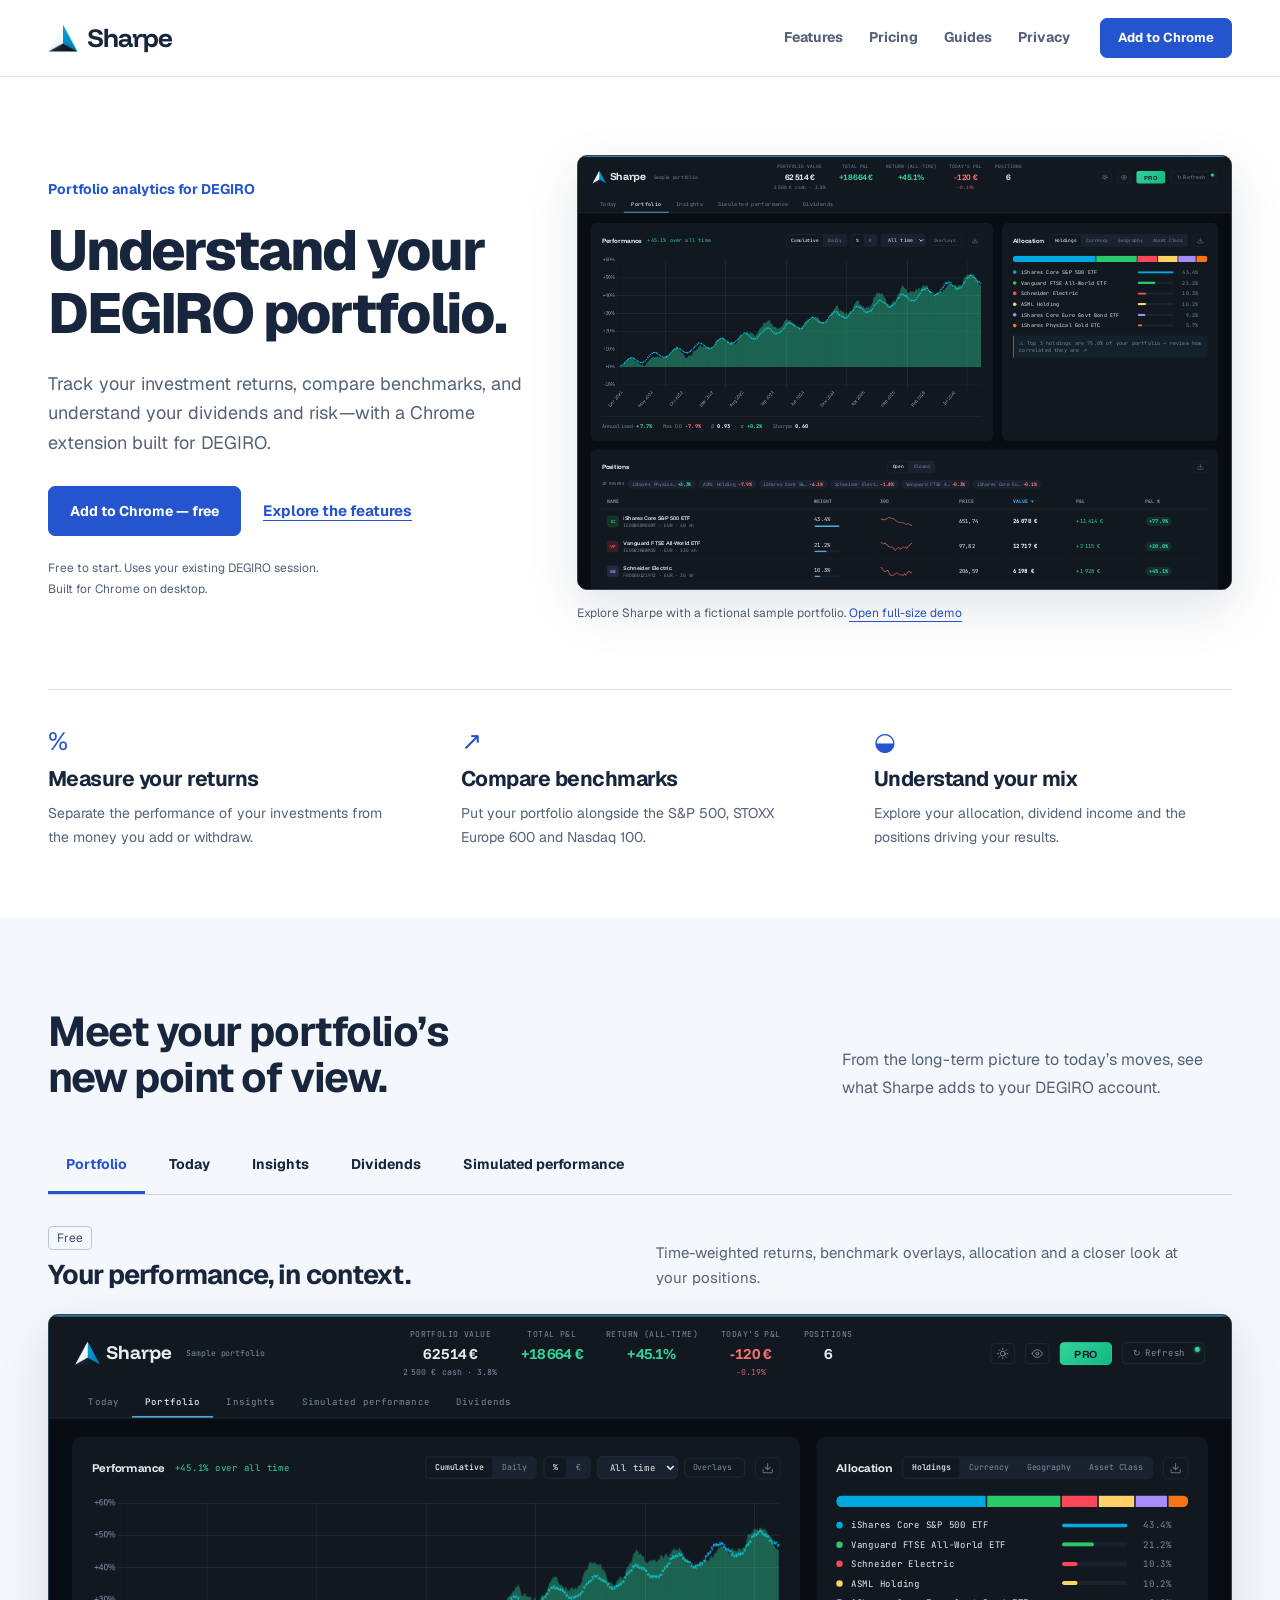
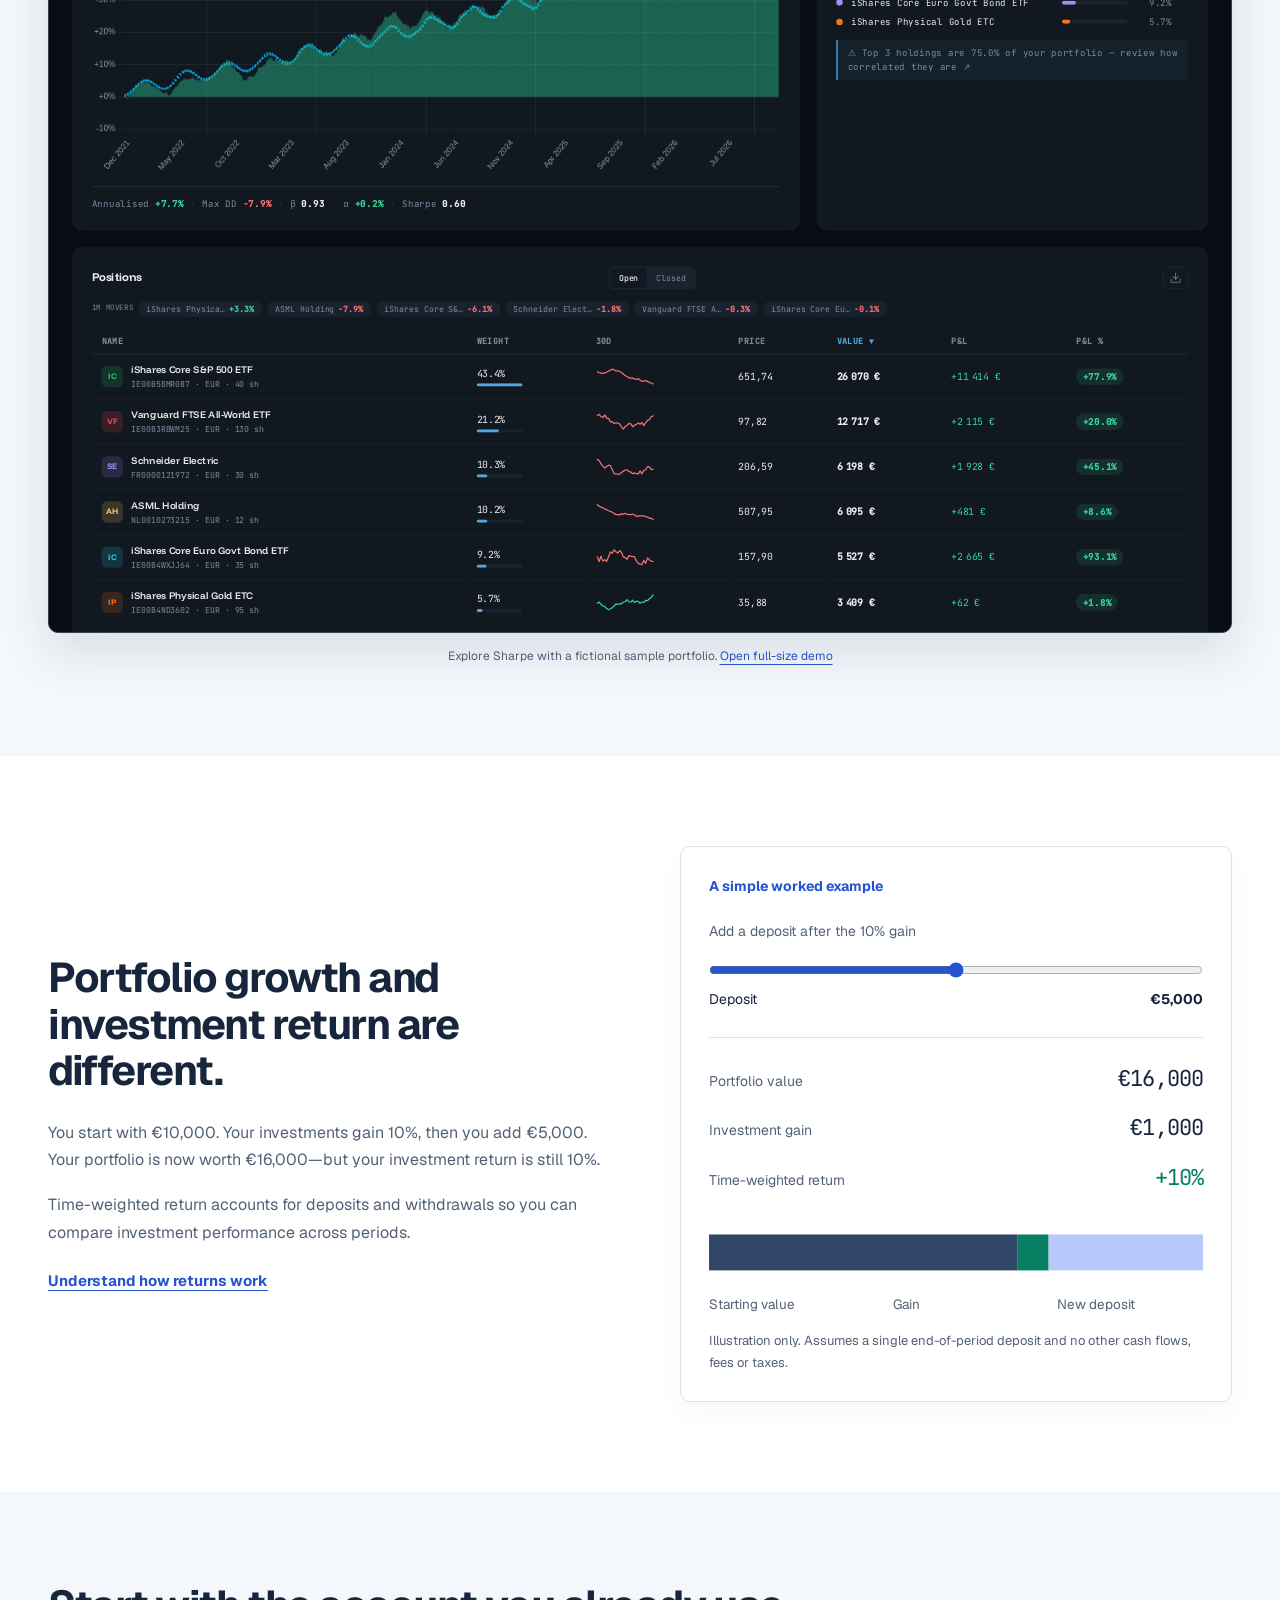
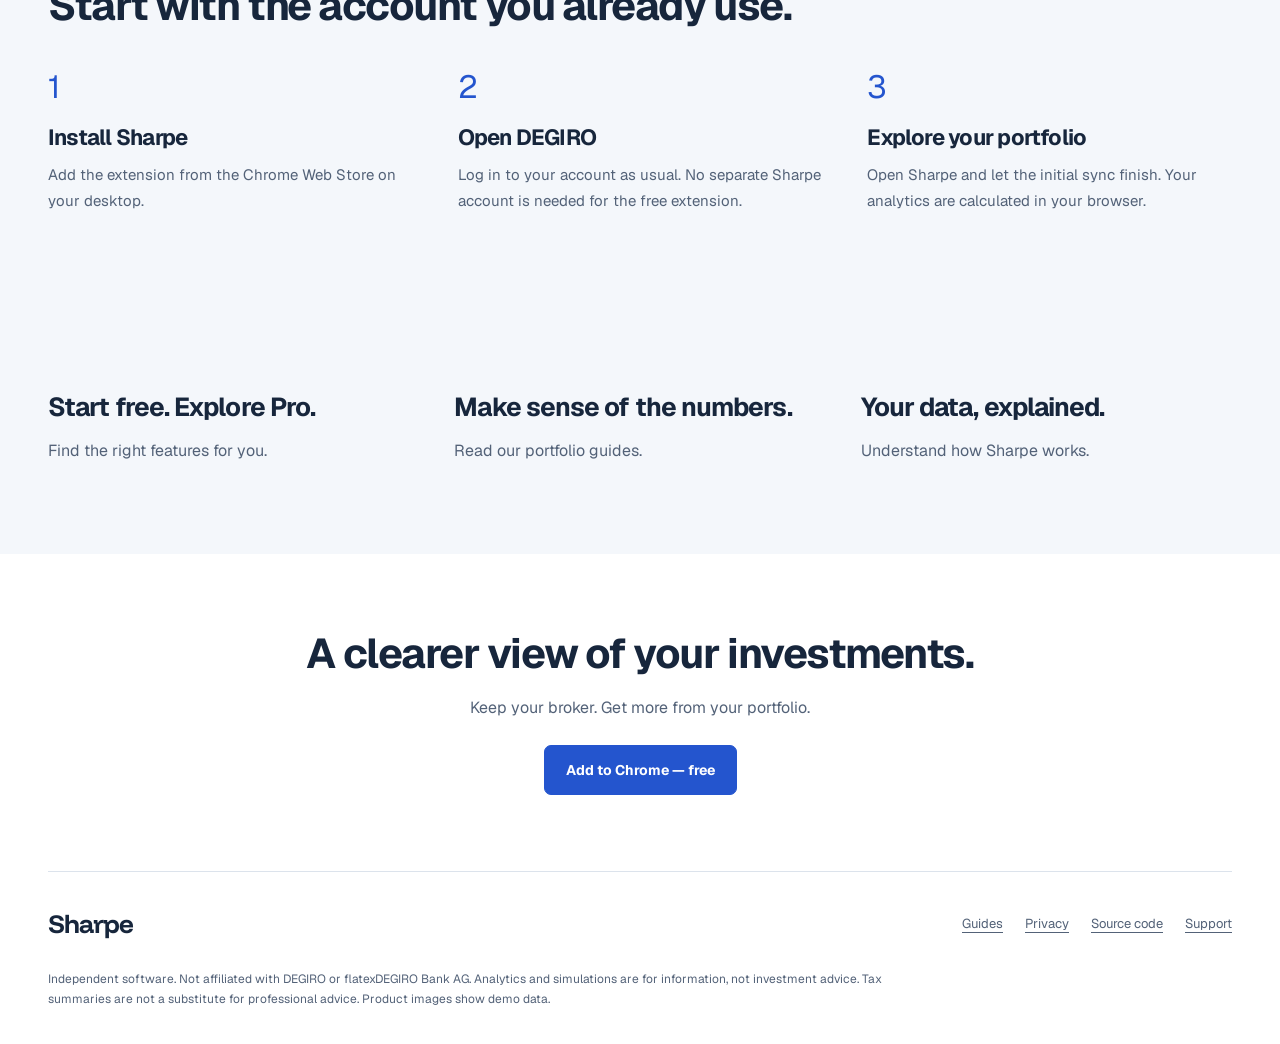
==== commit 2b01075a: "Port the actual extension dashboard into website previews" ====
--- a/index.html
+++ b/index.html
@@ -3,8 +3,8 @@
 <head>
 <meta charset="utf-8"><meta name="viewport" content="width=device-width, initial-scale=1">
 <title>DEGIRO Portfolio Analysis &amp; Tracker | Sharpe</title><meta name="description" content="Analyze your DEGIRO portfolio with Sharpe. Track investment returns, compare benchmarks, and understand dividends and risk. Free Chrome extension."><link rel="canonical" href="https://sharpe-analytics.github.io/">
-<link rel="icon" href="/assets/favicon.png"><link rel="stylesheet" href="/assets/site.css">
-<script src="/assets/previews.js" defer></script>
+<link rel="icon" href="/assets/favicon.png"><link rel="stylesheet" href="/assets/site.css?v=native-1">
+<script src="/assets/previews.js?v=native-1" defer></script>
 <script src="/assets/site.js" defer>
 
 </script>
--- a/assets/site.css
+++ b/assets/site.css
@@ -11,6 +11,6 @@
 @media(prefers-reduced-motion:reduce){html{scroll-behavior:auto}*,*:before,*:after{animation:none!important;transition:none!important}}
 .screenshot-link{display:block;border-radius:10px}.screenshot-link:focus-visible{outline-offset:6px}
 /* Separate destination pages and interactive product previews. */
-.nav-links a[aria-current=page]{color:var(--blue);text-decoration:underline;text-underline-offset:7px}.page-intro{padding-block:65px 45px}.page-intro h1{max-width:850px;font-size:clamp(38px,4.5vw,58px)}.page-intro>p{max-width:760px;font-size:18px;margin-top:22px}.page-intro+.section{padding-top:44px}.home-destinations{display:grid;grid-template-columns:repeat(3,1fr);gap:35px}.home-destinations>a{text-decoration:none}.home-destinations h2{font-size:26px;color:var(--ink);margin-bottom:15px}.home-destinations>a:hover h2{text-decoration:underline}.demo-app{background:#101922;color:#e7edf5;border:1px solid #354658;border-radius:11px;text-align:left;padding:25px;box-shadow:0 15px 40px #17263c15;min-width:0}.demo-head{display:flex;align-items:center;justify-content:space-between;border-bottom:1px solid #31404f;padding-bottom:17px;margin-bottom:24px}.demo-head strong{font-family:'Funnel Display',sans-serif;font-size:23px}.demo-head span{font-size:12px;color:#adc1d4}.demo-toolbar{display:flex;gap:22px;justify-content:space-between;align-items:center;flex-wrap:wrap;margin-bottom:20px}.demo-toolbar h3{font-size:19px;letter-spacing:-.02em}.demo-controls{display:flex;flex-wrap:wrap;align-items:center;gap:12px}.demo-app label{font-size:12px;color:#c8d5e4}.demo-app select,.demo-app button{font:inherit;font-size:12px;background:#1d2a38;color:#edf3fb;border:1px solid #425770;border-radius:5px;min-height:36px;padding:7px 10px}.demo-app select{max-width:190px}.demo-app button:hover{background:#30465d}.demo-app button[aria-pressed=true]{border-color:#57b3ec;background:#26445b}.demo-app :focus-visible{outline-color:#82cafa}.demo-controls label{display:inline-flex;gap:7px;align-items:center}.demo-metric{font-family:'JetBrains Mono',monospace;color:#43cdae;font-size:24px;margin:12px 0 18px;line-height:1.4}.demo-app .demo-note{font-size:12px;color:#b3c3d5;margin-top:20px;line-height:1.65;letter-spacing:0;text-align:left}.demo-content{min-width:0}.demo-content svg{width:100%;overflow:visible}.demo-reading{display:block;min-height:42px;margin-top:8px;font-size:13px;line-height:1.6;color:#e3ebf5}.demo-app input[type=range]{accent-color:#57b3ec}.demo-app .demo-scrubber{margin:2px 0;width:100%;display:block}.demo-app .demo-explainer{color:#c2cedc;font-size:13px;margin:12px 0 18px}.demo-view-buttons{display:flex;gap:5px}.demo-heatmap{display:grid;grid-template-columns:1.3fr 1fr 1fr;gap:5px}.demo-heatmap button{min-height:120px;font-size:15px;white-space:normal}.demo-heatmap .up{background:#205b4d}.demo-heatmap .down{background:#713d49}.demo-app table{color:#e1ebf6;font-size:13px}.demo-app td,.demo-app th{border-color:#334452}.demo-app th{background:#192634;color:#cddbe9}.demo-matrix-wrap{overflow-x:auto}.demo-app .demo-matrix td{padding:3px;min-width:0}.demo-matrix th{font-size:11px;white-space:normal}.demo-matrix button{width:100%;min-height:60px;border:0}.demo-budget{display:flex;align-items:center;gap:20px;flex-wrap:wrap;margin-bottom:20px}.demo-budget input{flex:1;min-width:120px}.demo-budget output{font-family:'JetBrains Mono',monospace;font-size:20px;color:#fff}.compact-demo{padding:22px}.compact-demo .demo-toolbar{gap:18px}.compact-demo .demo-controls{gap:10px}.compact-demo .demo-metric{font-size:21px}.compact-demo .demo-toolbar h3{font-size:17px}.compact-demo .demo-reading{font-size:11px}.hero-product .demo-app{box-shadow:0 18px 55px #17263c22}.demo-matrix td:first-child{min-width:0}
-@media(max-width:700px){.home-destinations{grid-template-columns:1fr}.page-intro{padding-block:40px 25px}.page-intro>p{font-size:16px}.demo-app{padding:16px}.demo-toolbar{display:block}.demo-controls{margin-top:15px;gap:8px}.demo-controls label{font-size:11px;gap:5px}.demo-app select{max-width:155px;font-size:11px}.demo-app .demo-metric{font-size:19px}.demo-app .demo-reading{font-size:11px}.demo-app .demo-note{font-size:11px}.demo-heatmap{grid-template-columns:1fr 1fr}.demo-heatmap button{min-height:95px;font-size:13px}.demo-app table{font-size:11px}.demo-matrix th{font-size:10px;padding:8px 4px}.demo-matrix button{font-size:11px;min-height:43px;padding:5px}.demo-app .demo-budget{gap:10px}.demo-budget output{font-size:16px}.demo-head{margin-bottom:17px}}
-@media(max-width:700px){.demo-content svg text{font-size:24px}}
+.nav-links a[aria-current=page]{color:var(--blue);text-decoration:underline;text-underline-offset:7px}.page-intro{padding-block:65px 45px}.page-intro h1{max-width:850px;font-size:clamp(38px,4.5vw,58px)}.page-intro>p{max-width:760px;font-size:18px;margin-top:22px}.page-intro+.section{padding-top:44px}.home-destinations{display:grid;grid-template-columns:repeat(3,1fr);gap:35px}.home-destinations>a{text-decoration:none}.home-destinations h2{font-size:26px;color:var(--ink);margin-bottom:15px}.home-destinations>a:hover h2{text-decoration:underline}
+.native-preview{width:100%;min-width:0}.native-stage{position:relative;width:100%;overflow:hidden;background:#0d141b;border:1px solid #344552;border-radius:10px;box-shadow:0 18px 50px #17263c20}.native-stage iframe{display:block;position:absolute;top:0;left:0;transform-origin:top left;border:0;background:#0d141b}.native-caption{font-size:12px!important;line-height:1.6;color:var(--muted);margin-top:14px;text-align:center}.native-caption a{white-space:nowrap}.hero-product:has(.native-preview) .native-caption{text-align:left}.native-preview+.native-preview{display:none}
+@media(max-width:700px){.home-destinations{grid-template-columns:1fr}.page-intro{padding-block:40px 25px}.page-intro>p{font-size:16px}.native-caption{font-size:11px!important}}
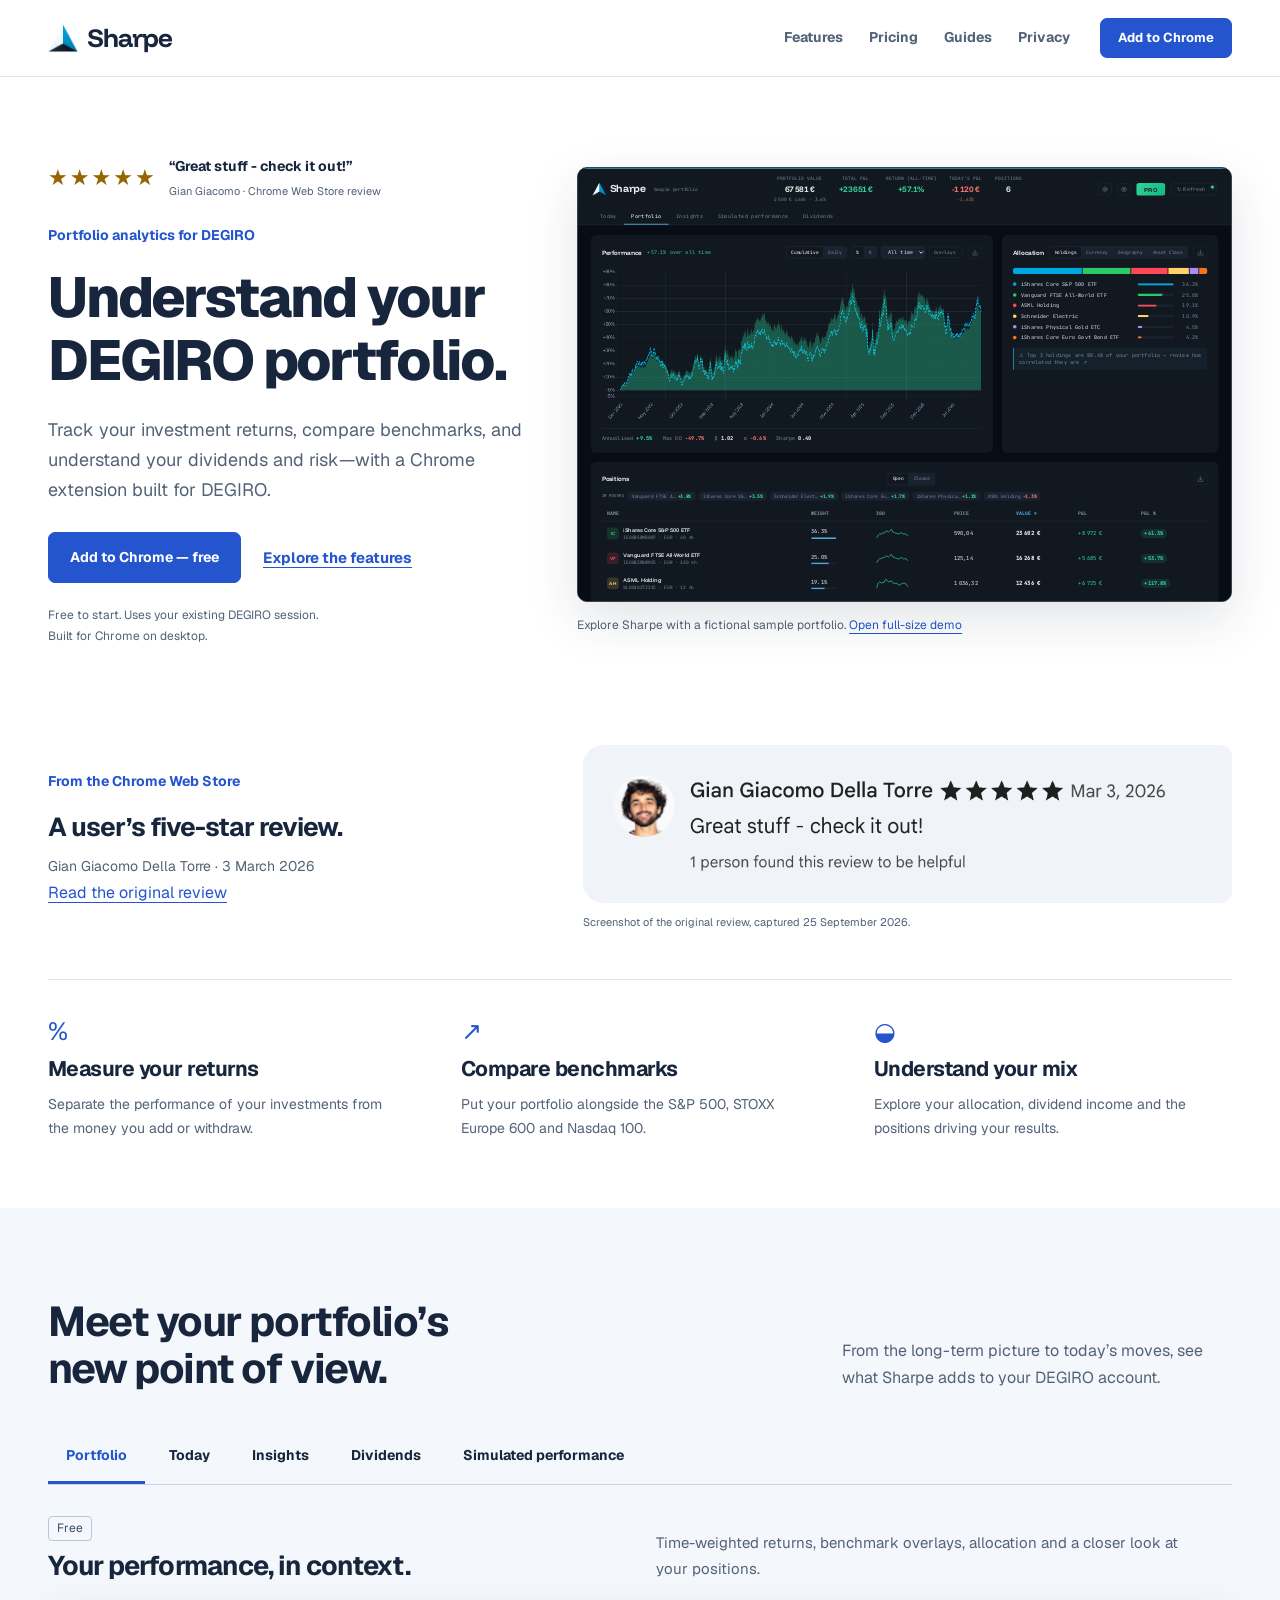
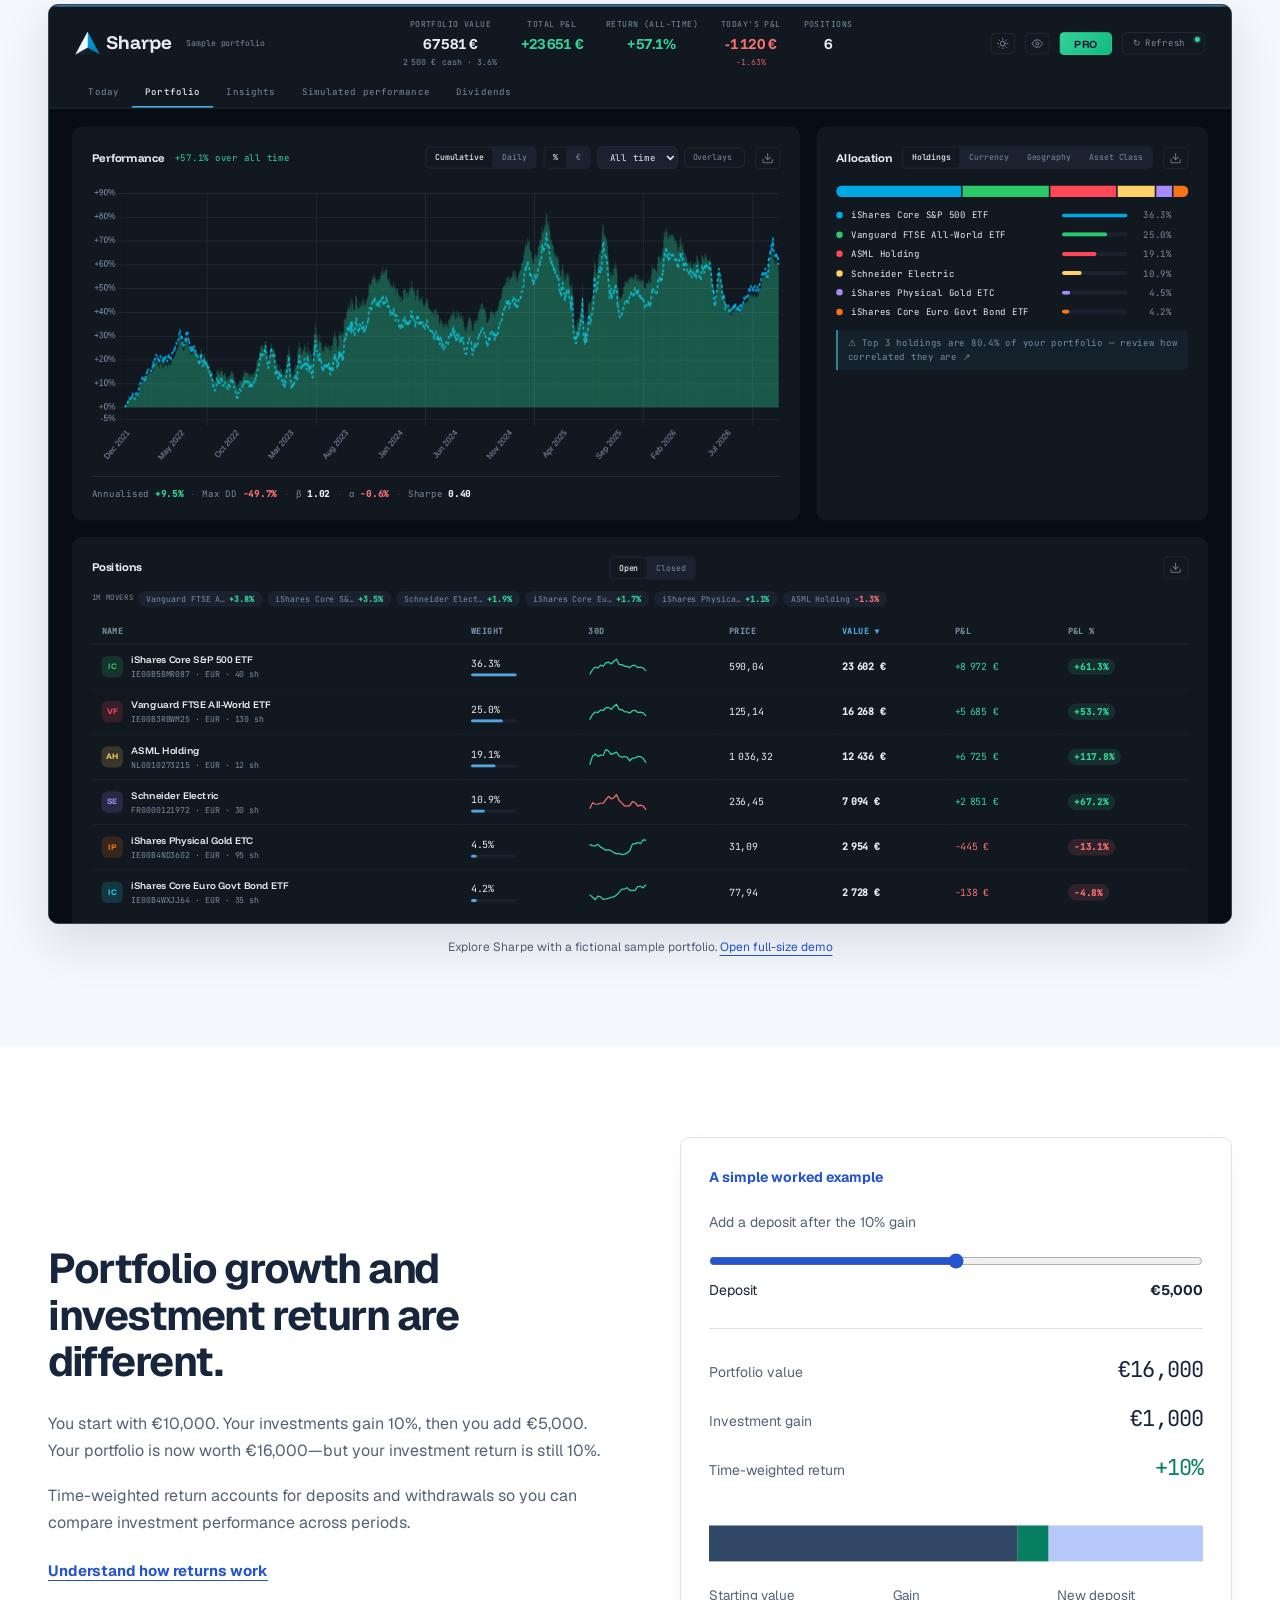
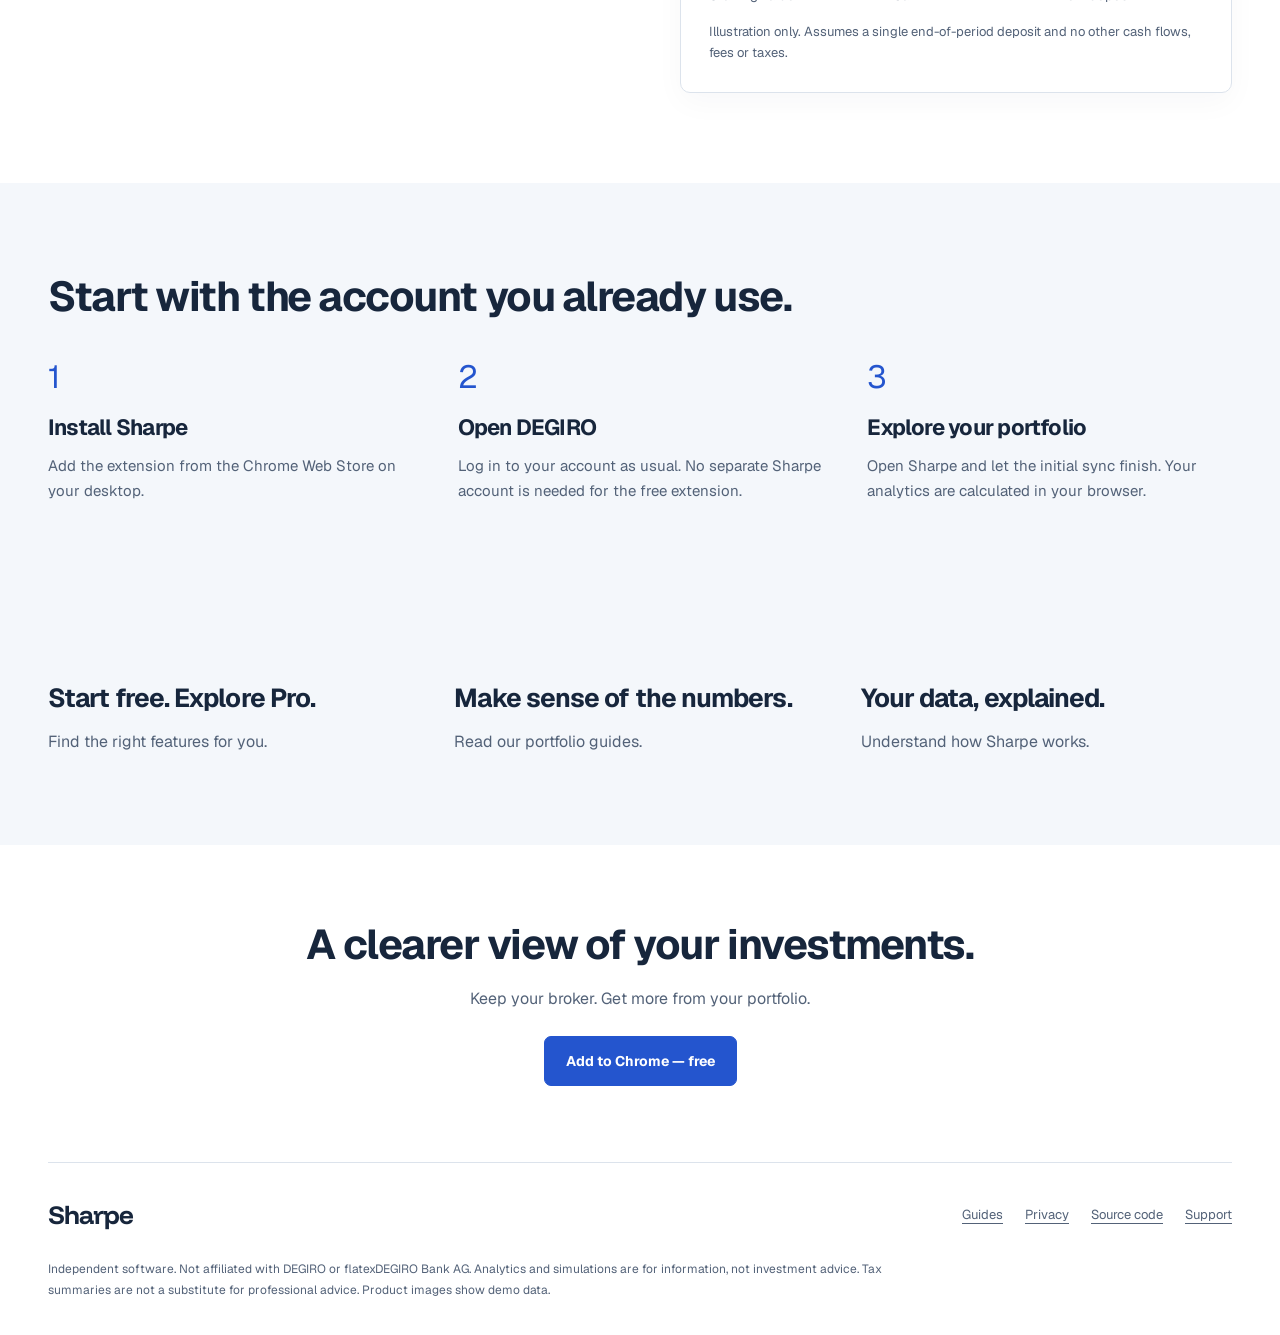
==== commit 442e1bd2: "Make demo markets realistic and feature verified five-star review" ====
--- a/index.html
+++ b/index.html
@@ -3,7 +3,7 @@
 <head>
 <meta charset="utf-8"><meta name="viewport" content="width=device-width, initial-scale=1">
 <title>DEGIRO Portfolio Analysis &amp; Tracker | Sharpe</title><meta name="description" content="Analyze your DEGIRO portfolio with Sharpe. Track investment returns, compare benchmarks, and understand dividends and risk. Free Chrome extension."><link rel="canonical" href="https://sharpe-analytics.github.io/">
-<link rel="icon" href="/assets/favicon.png"><link rel="stylesheet" href="/assets/site.css?v=native-1">
+<link rel="icon" href="/assets/favicon.png"><link rel="stylesheet" href="/assets/site.css?v=review-1">
 <script src="/assets/previews.js?v=native-1" defer></script>
 <script src="/assets/site.js" defer>
 
@@ -37,6 +37,8 @@
 
 <div class="hero-copy">
 
+<a class="hero-review" href="#reader-review"><span class="review-stars" aria-label="5 out of 5 stars">★★★★★</span><span>“Great stuff - check it out!”<small>Gian Giacomo · Chrome Web Store review</small></span></a>
+
 <p class="intro-label">
 Portfolio analytics for DEGIRO
 </p>
@@ -67,6 +69,11 @@
 
 </figure>
 
+</section>
+
+<section class="reader-review wrap" id="reader-review" aria-labelledby="review-heading">
+<div><p class="intro-label">From the Chrome Web Store</p><h2 id="review-heading">A user’s five-star review.</h2><p>Gian Giacomo Della Torre · 3 March 2026</p><a href="https://chromewebstore.google.com/detail/sharpe-portfolio-analytic/jfkggpahncfpbeeiiadiblbifjnbdlfp/reviews?utm_source=sharpe_website&amp;utm_medium=website&amp;utm_campaign=home&amp;utm_content=review">Read the original review</a></div>
+<figure><img src="/assets/gian-giacomo-review.png" width="1020" height="248" loading="lazy" alt="Chrome Web Store screenshot: Gian Giacomo Della Torre gave Sharpe five stars on March 3, 2026 and wrote ‘Great stuff - check it out!’"><figcaption>Screenshot of the original review, captured 25 September 2026.</figcaption></figure>
 </section>
 
 <section class="benefits wrap" aria-label="What Sharpe helps you understand">
--- a/assets/site.css
+++ b/assets/site.css
@@ -14,3 +14,13 @@
 .nav-links a[aria-current=page]{color:var(--blue);text-decoration:underline;text-underline-offset:7px}.page-intro{padding-block:65px 45px}.page-intro h1{max-width:850px;font-size:clamp(38px,4.5vw,58px)}.page-intro>p{max-width:760px;font-size:18px;margin-top:22px}.page-intro+.section{padding-top:44px}.home-destinations{display:grid;grid-template-columns:repeat(3,1fr);gap:35px}.home-destinations>a{text-decoration:none}.home-destinations h2{font-size:26px;color:var(--ink);margin-bottom:15px}.home-destinations>a:hover h2{text-decoration:underline}
 .native-preview{width:100%;min-width:0}.native-stage{position:relative;width:100%;overflow:hidden;background:#0d141b;border:1px solid #344552;border-radius:10px;box-shadow:0 18px 50px #17263c20}.native-stage iframe{display:block;position:absolute;top:0;left:0;transform-origin:top left;border:0;background:#0d141b}.native-caption{font-size:12px!important;line-height:1.6;color:var(--muted);margin-top:14px;text-align:center}.native-caption a{white-space:nowrap}.hero-product:has(.native-preview) .native-caption{text-align:left}.native-preview+.native-preview{display:none}
 @media(max-width:700px){.home-destinations{grid-template-columns:1fr}.page-intro{padding-block:40px 25px}.page-intro>p{font-size:16px}.native-caption{font-size:11px!important}}
+
+/* One attributed review, separate from any aggregate store rating. */
+.hero-review{display:flex;gap:12px;align-items:center;margin-bottom:24px;text-decoration:none;color:var(--ink,#18263b);font-size:14px;font-weight:600}
+.review-stars{color:#946500;letter-spacing:2px;font-size:22px;white-space:nowrap}
+.hero-review small{display:block;font-size:11px;font-weight:400;color:#51617a;margin-top:3px}
+.hero-review:hover span:last-child{text-decoration:underline}
+.reader-review{display:grid;grid-template-columns:1fr 1.3fr;gap:36px;align-items:center;padding-top:32px;padding-bottom:48px}
+.reader-review h2{font-size:26px;line-height:1.2;margin:8px 0 12px}.reader-review p{font-size:14px}
+.reader-review figure{margin:0;min-width:0}.reader-review img{width:100%;height:auto;border-radius:12px;display:block}.reader-review figcaption{font-size:11px;color:#51617a;margin-top:10px}
+@media(max-width:767px){.reader-review{grid-template-columns:1fr;gap:20px}.hero-review{gap:8px}.review-stars{font-size:19px}.hero-review small{font-size:10px}}
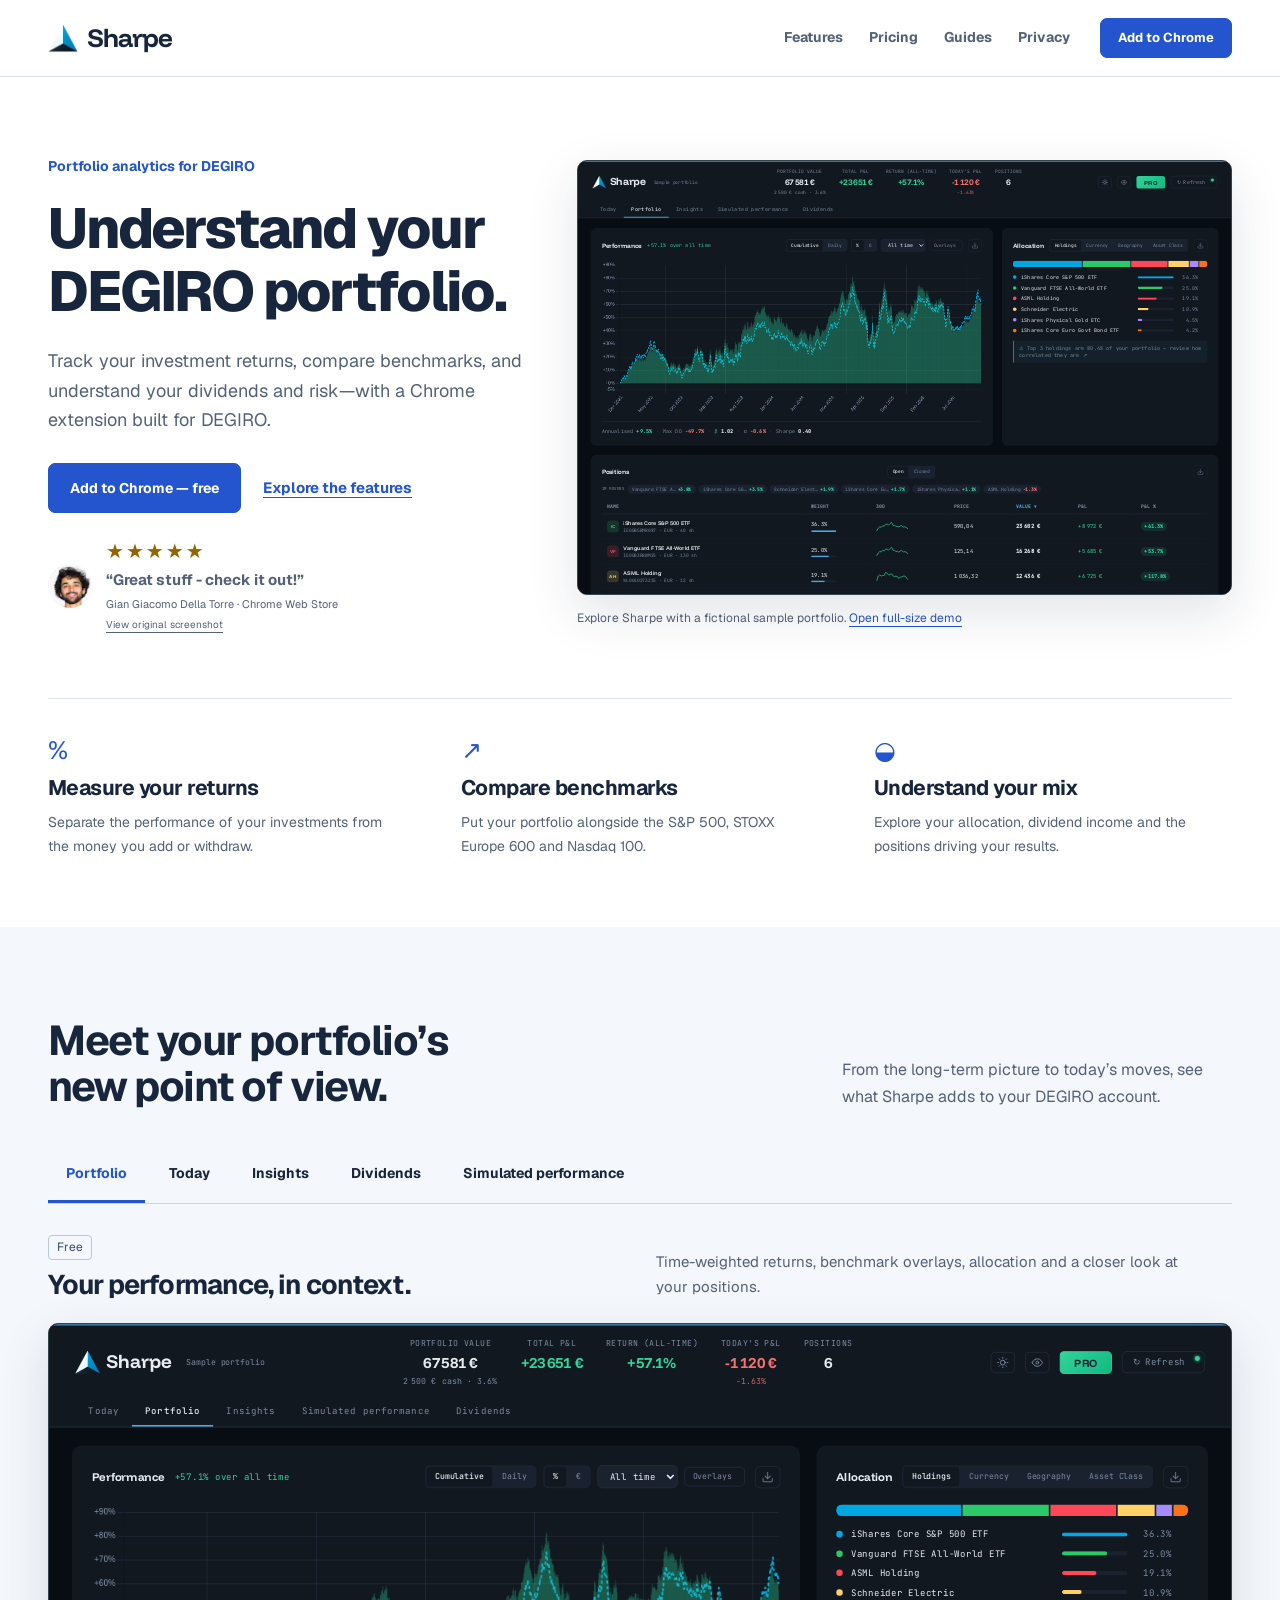
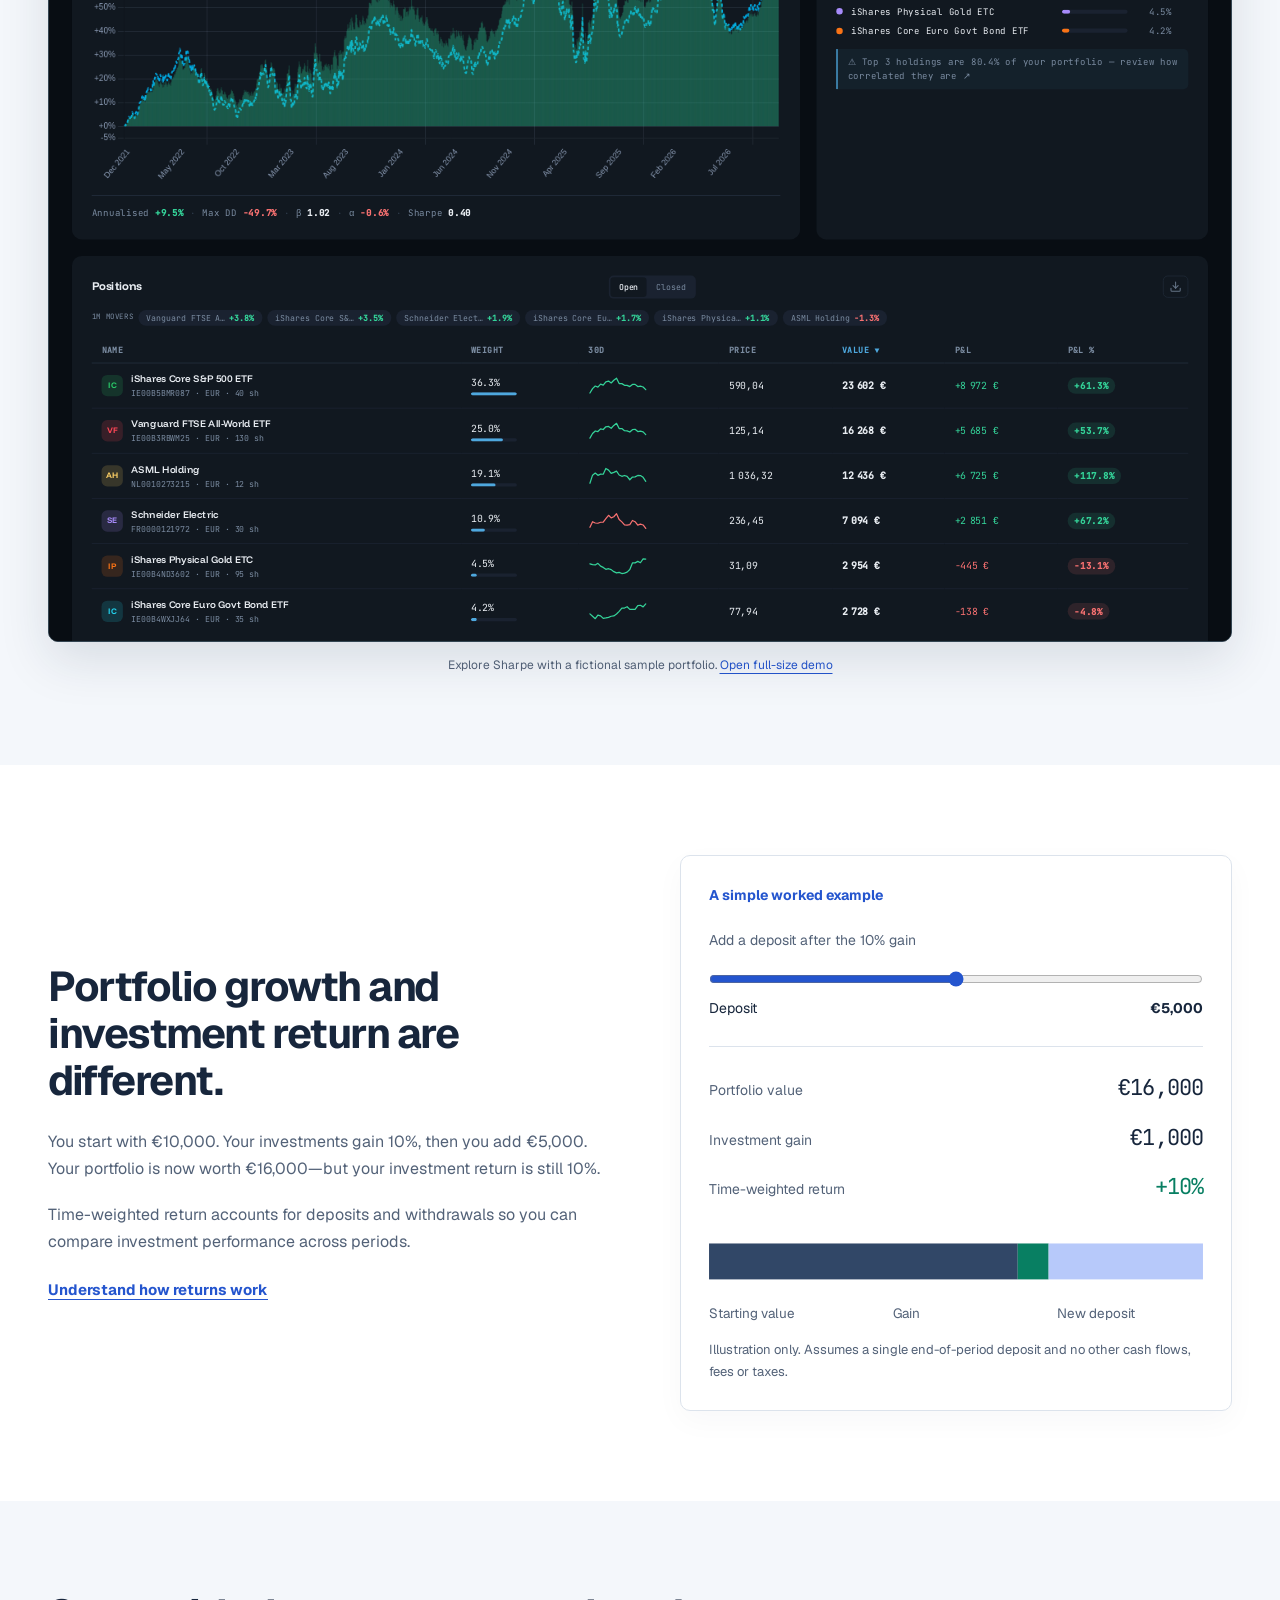
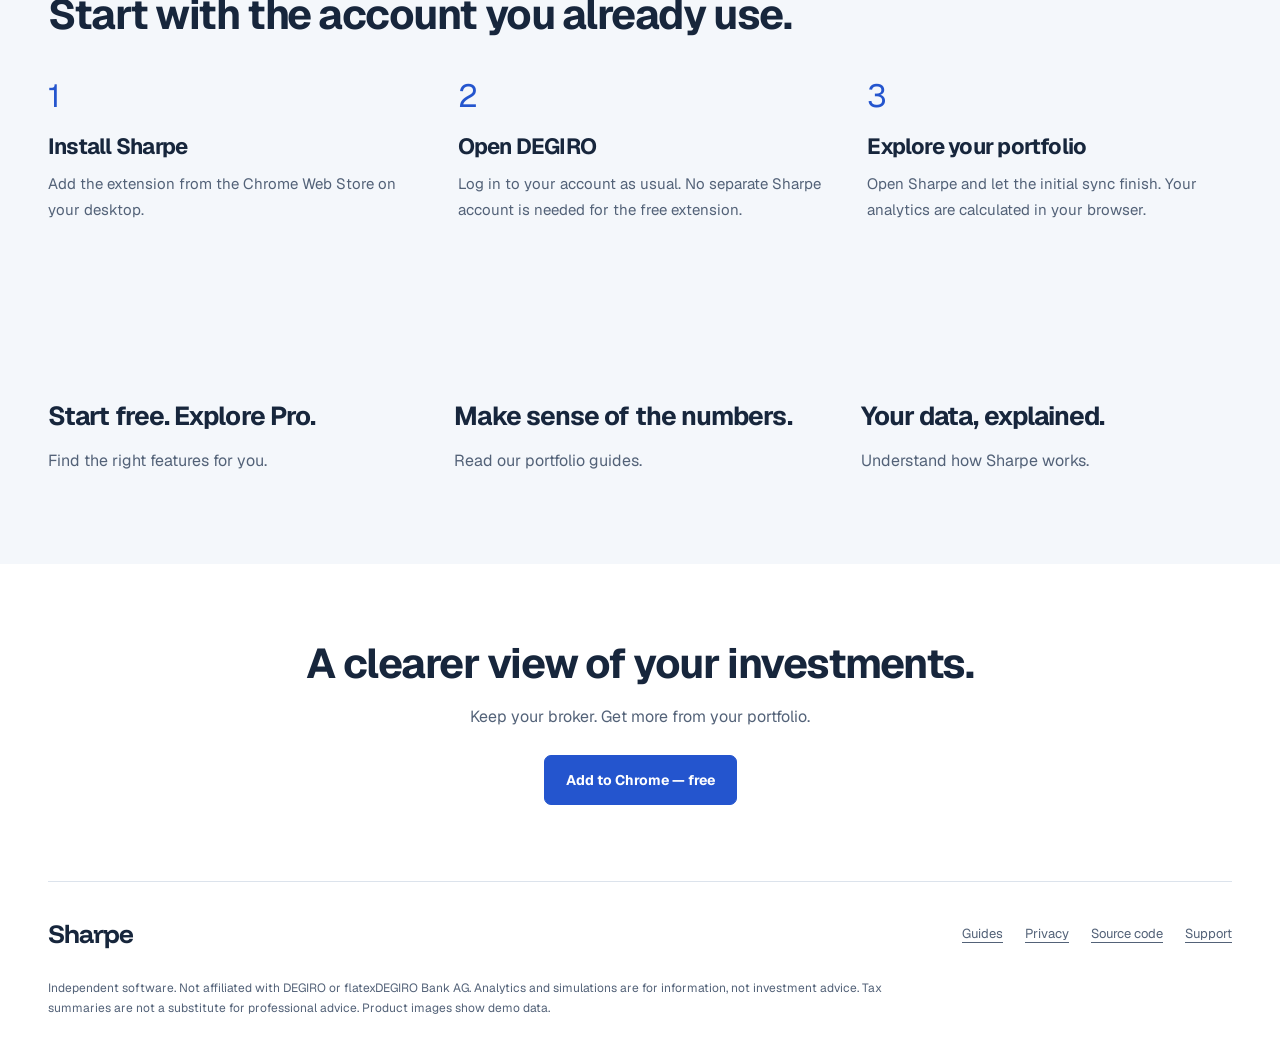
==== commit cdfc05ef: "Place attributed review and portrait beneath hero copy" ====
--- a/index.html
+++ b/index.html
@@ -3,7 +3,7 @@
 <head>
 <meta charset="utf-8"><meta name="viewport" content="width=device-width, initial-scale=1">
 <title>DEGIRO Portfolio Analysis &amp; Tracker | Sharpe</title><meta name="description" content="Analyze your DEGIRO portfolio with Sharpe. Track investment returns, compare benchmarks, and understand dividends and risk. Free Chrome extension."><link rel="canonical" href="https://sharpe-analytics.github.io/">
-<link rel="icon" href="/assets/favicon.png"><link rel="stylesheet" href="/assets/site.css?v=review-1">
+<link rel="icon" href="/assets/favicon.png"><link rel="stylesheet" href="/assets/site.css?v=review-2">
 <script src="/assets/previews.js?v=native-1" defer></script>
 <script src="/assets/site.js" defer>
 
@@ -37,7 +37,7 @@
 
 <div class="hero-copy">
 
-<a class="hero-review" href="#reader-review"><span class="review-stars" aria-label="5 out of 5 stars">★★★★★</span><span>“Great stuff - check it out!”<small>Gian Giacomo · Chrome Web Store review</small></span></a>
+
 
 <p class="intro-label">
 Portfolio analytics for DEGIRO
@@ -55,9 +55,10 @@
 <a class="button primary" href="https://chromewebstore.google.com/detail/sharpe-portfolio-analytic/jfkggpahncfpbeeiiadiblbifjnbdlfp?utm_source=sharpe_website&amp;utm_medium=website&amp;utm_campaign=home&amp;utm_content=hero">Add to Chrome — free</a><a class="text-link" href="/features/">Explore the features</a>
 </div>
 
-<p class="reassurance">
-Free to start. Uses your existing DEGIRO session.<br>Built for Chrome on desktop.
-</p>
+<div class="hero-review" id="reader-review">
+<span class="review-avatar"><img src="/assets/gian-giacomo-review.png" width="1020" height="248" alt="Gian Giacomo Della Torre’s profile picture"></span>
+<div><span class="review-stars" role="img" aria-label="5 out of 5 stars">★★★★★</span><p class="review-quote">“Great stuff - check it out!”</p><a href="https://chromewebstore.google.com/detail/sharpe-portfolio-analytic/jfkggpahncfpbeeiiadiblbifjnbdlfp/reviews?utm_source=sharpe_website&amp;utm_medium=website&amp;utm_campaign=home&amp;utm_content=review">Gian Giacomo Della Torre · Chrome Web Store</a><a class="review-capture" href="/assets/gian-giacomo-review.png">View original screenshot</a></div>
+</div>
 
 </div>
 
@@ -71,10 +72,7 @@
 
 </section>
 
-<section class="reader-review wrap" id="reader-review" aria-labelledby="review-heading">
-<div><p class="intro-label">From the Chrome Web Store</p><h2 id="review-heading">A user’s five-star review.</h2><p>Gian Giacomo Della Torre · 3 March 2026</p><a href="https://chromewebstore.google.com/detail/sharpe-portfolio-analytic/jfkggpahncfpbeeiiadiblbifjnbdlfp/reviews?utm_source=sharpe_website&amp;utm_medium=website&amp;utm_campaign=home&amp;utm_content=review">Read the original review</a></div>
-<figure><img src="/assets/gian-giacomo-review.png" width="1020" height="248" loading="lazy" alt="Chrome Web Store screenshot: Gian Giacomo Della Torre gave Sharpe five stars on March 3, 2026 and wrote ‘Great stuff - check it out!’"><figcaption>Screenshot of the original review, captured 25 September 2026.</figcaption></figure>
-</section>
+
 
 <section class="benefits wrap" aria-label="What Sharpe helps you understand">
 
--- a/assets/site.css
+++ b/assets/site.css
@@ -15,12 +15,11 @@
 .native-preview{width:100%;min-width:0}.native-stage{position:relative;width:100%;overflow:hidden;background:#0d141b;border:1px solid #344552;border-radius:10px;box-shadow:0 18px 50px #17263c20}.native-stage iframe{display:block;position:absolute;top:0;left:0;transform-origin:top left;border:0;background:#0d141b}.native-caption{font-size:12px!important;line-height:1.6;color:var(--muted);margin-top:14px;text-align:center}.native-caption a{white-space:nowrap}.hero-product:has(.native-preview) .native-caption{text-align:left}.native-preview+.native-preview{display:none}
 @media(max-width:700px){.home-destinations{grid-template-columns:1fr}.page-intro{padding-block:40px 25px}.page-intro>p{font-size:16px}.native-caption{font-size:11px!important}}
 
-/* One attributed review, separate from any aggregate store rating. */
-.hero-review{display:flex;gap:12px;align-items:center;margin-bottom:24px;text-decoration:none;color:var(--ink,#18263b);font-size:14px;font-weight:600}
-.review-stars{color:#946500;letter-spacing:2px;font-size:22px;white-space:nowrap}
-.hero-review small{display:block;font-size:11px;font-weight:400;color:#51617a;margin-top:3px}
-.hero-review:hover span:last-child{text-decoration:underline}
-.reader-review{display:grid;grid-template-columns:1fr 1.3fr;gap:36px;align-items:center;padding-top:32px;padding-bottom:48px}
-.reader-review h2{font-size:26px;line-height:1.2;margin:8px 0 12px}.reader-review p{font-size:14px}
-.reader-review figure{margin:0;min-width:0}.reader-review img{width:100%;height:auto;border-radius:12px;display:block}.reader-review figcaption{font-size:11px;color:#51617a;margin-top:10px}
-@media(max-width:767px){.reader-review{grid-template-columns:1fr;gap:20px}.hero-review{gap:8px}.review-stars{font-size:19px}.hero-review small{font-size:10px}}
+/* The avatar is an unaltered crop of the original Chrome Store screenshot. */
+.hero-review{display:flex;gap:14px;align-items:center;margin-top:26px;color:var(--ink);font-size:14px}
+.review-avatar{display:block;position:relative;width:44px;height:44px;flex:0 0 44px;overflow:hidden;border-radius:50%}
+.review-avatar img{position:absolute;width:510px!important;max-width:none!important;height:124px!important;left:-24px;top:-24px}
+.review-stars{display:block;color:#946500;letter-spacing:2px;font-size:20px;line-height:1.2;white-space:nowrap}
+.hero-review .review-quote{margin:6px 0;font-size:15px;font-weight:600;line-height:1.4}
+.hero-review a{display:block;font-size:11px;line-height:1.6;color:var(--muted);text-decoration:none}
+.hero-review a:hover{text-decoration:underline}.hero-review .review-capture{font-size:10px;margin-top:3px;text-decoration:underline}
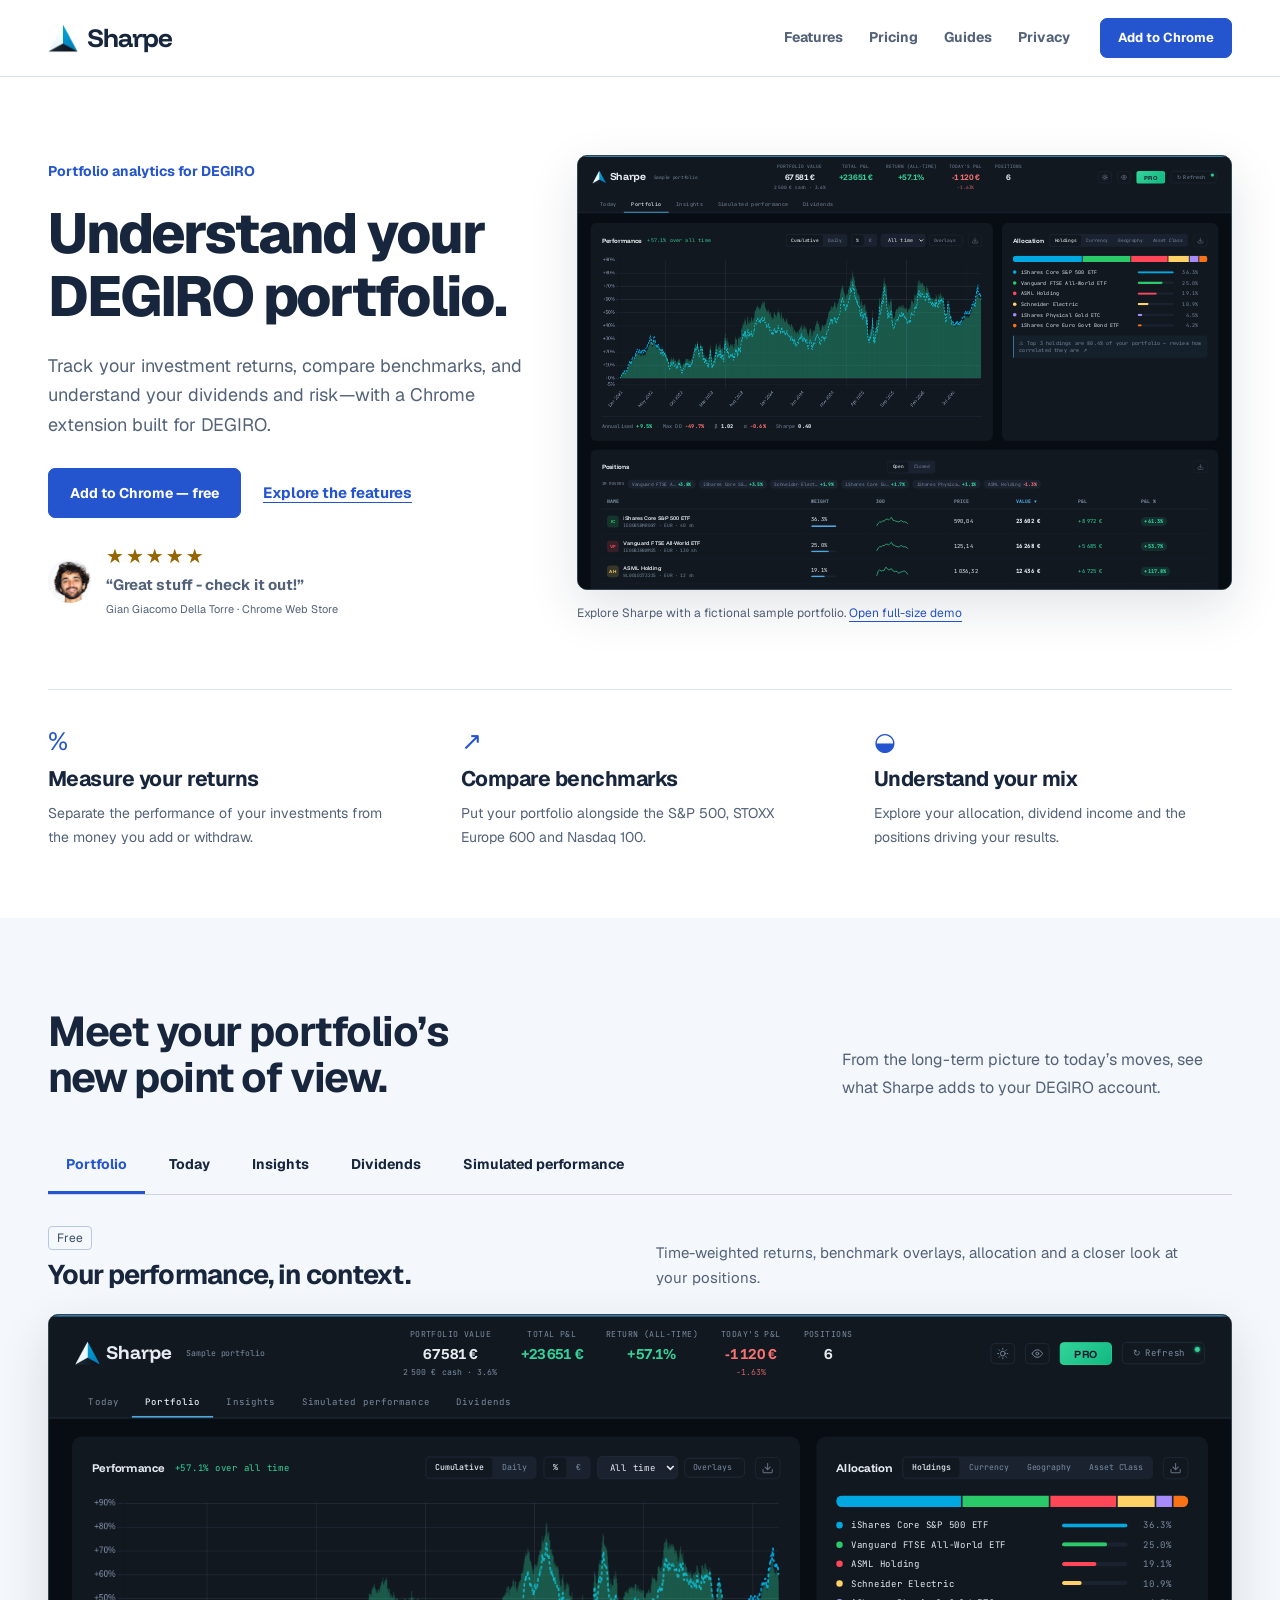
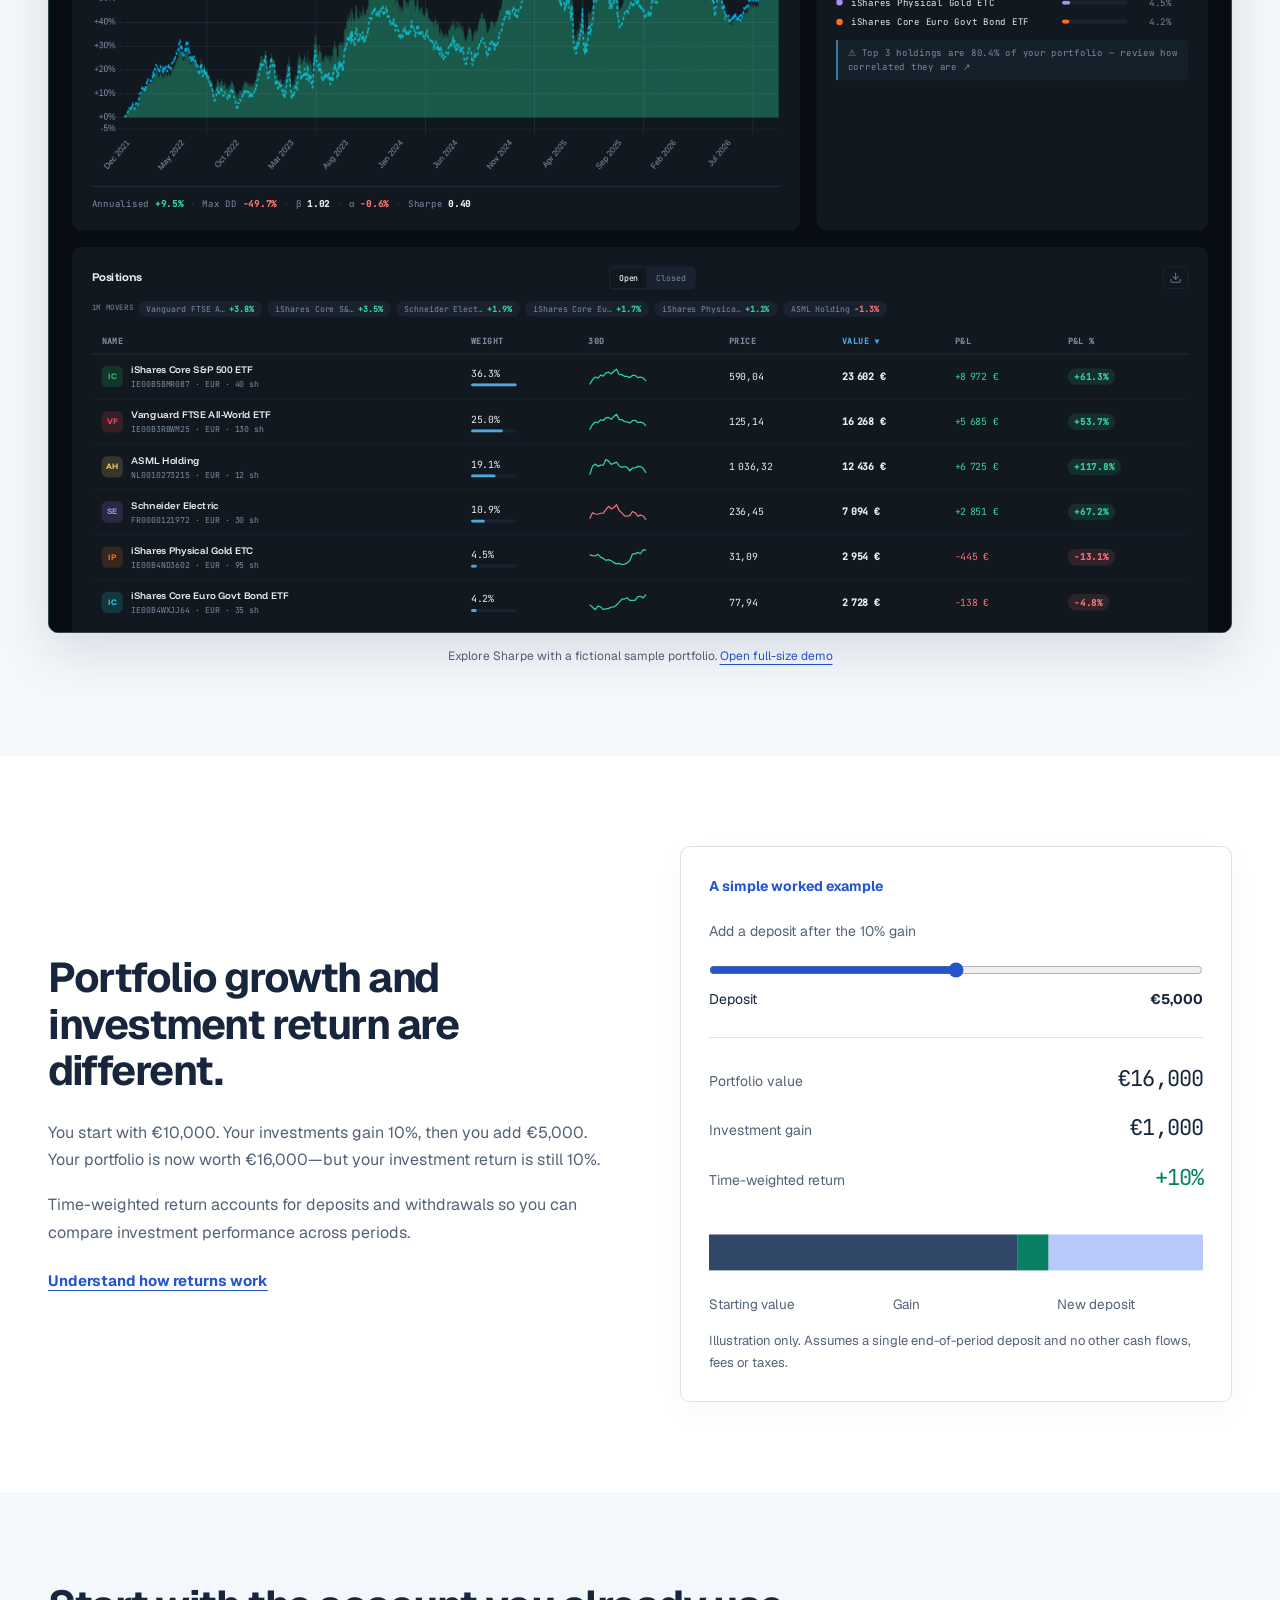
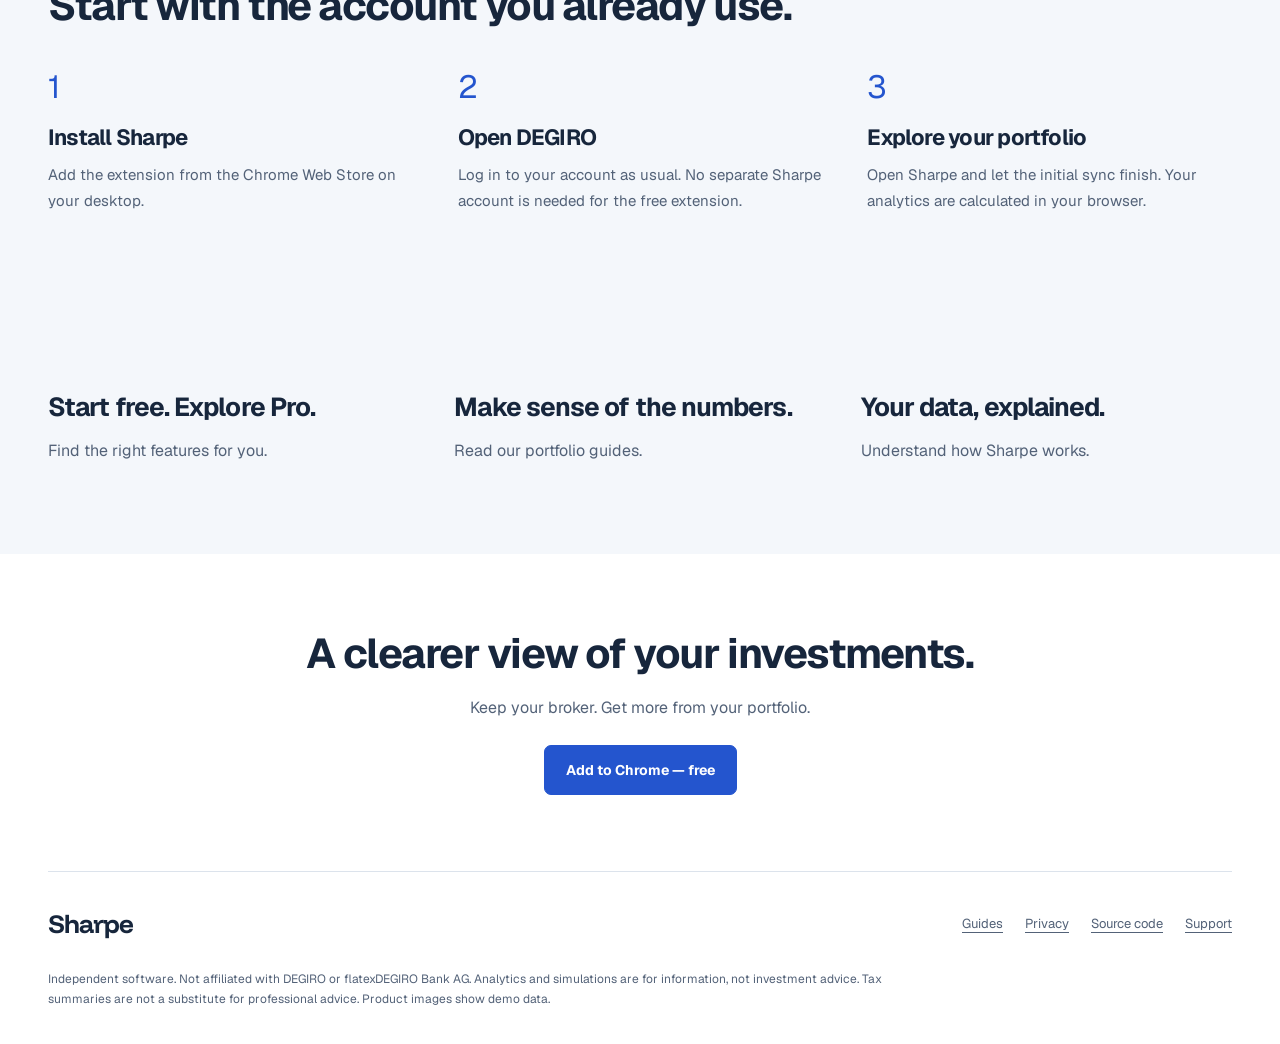
==== commit 0cce6f35: "Remove screenshot link from hero review" ====
--- a/index.html
+++ b/index.html
@@ -57,7 +57,7 @@
 
 <div class="hero-review" id="reader-review">
 <span class="review-avatar"><img src="/assets/gian-giacomo-review.png" width="1020" height="248" alt="Gian Giacomo Della Torre’s profile picture"></span>
-<div><span class="review-stars" role="img" aria-label="5 out of 5 stars">★★★★★</span><p class="review-quote">“Great stuff - check it out!”</p><a href="https://chromewebstore.google.com/detail/sharpe-portfolio-analytic/jfkggpahncfpbeeiiadiblbifjnbdlfp/reviews?utm_source=sharpe_website&amp;utm_medium=website&amp;utm_campaign=home&amp;utm_content=review">Gian Giacomo Della Torre · Chrome Web Store</a><a class="review-capture" href="/assets/gian-giacomo-review.png">View original screenshot</a></div>
+<div><span class="review-stars" role="img" aria-label="5 out of 5 stars">★★★★★</span><p class="review-quote">“Great stuff - check it out!”</p><a href="https://chromewebstore.google.com/detail/sharpe-portfolio-analytic/jfkggpahncfpbeeiiadiblbifjnbdlfp/reviews?utm_source=sharpe_website&amp;utm_medium=website&amp;utm_campaign=home&amp;utm_content=review">Gian Giacomo Della Torre · Chrome Web Store</a></div>
 </div>
 
 </div>
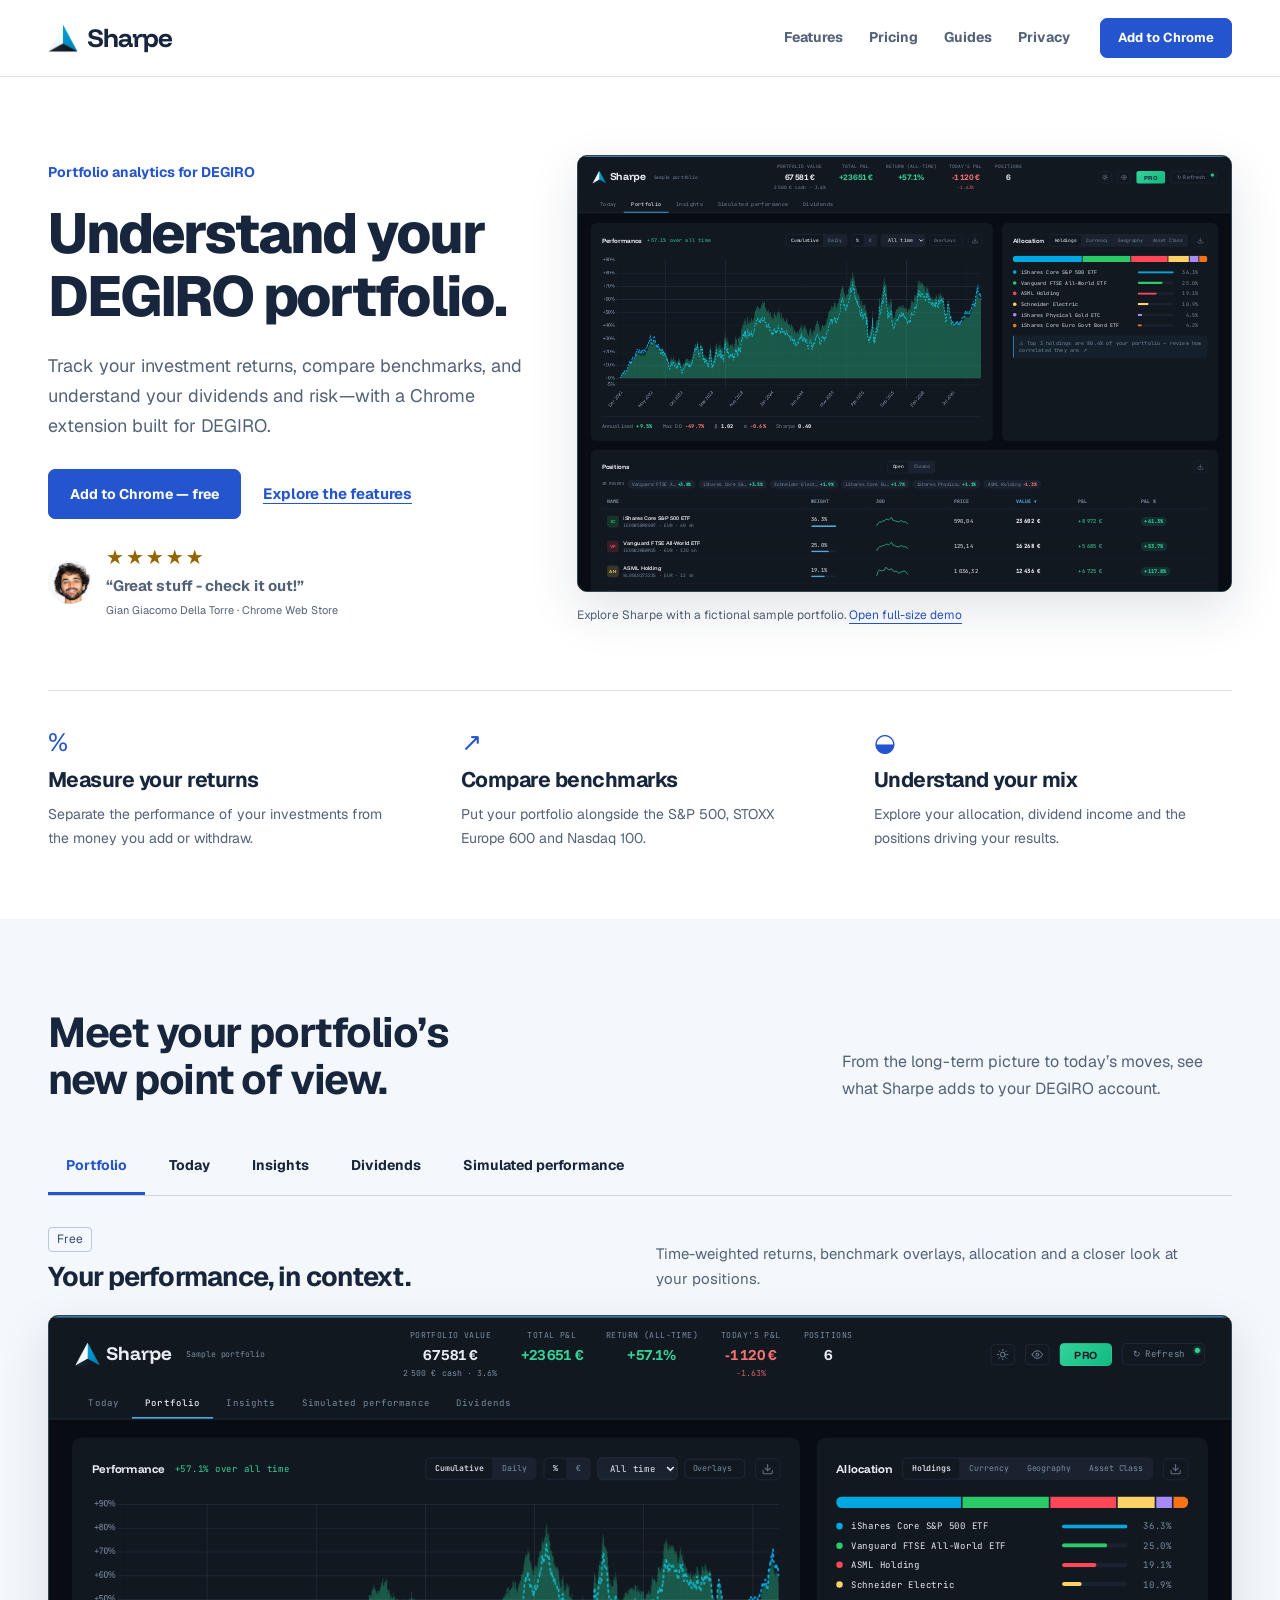
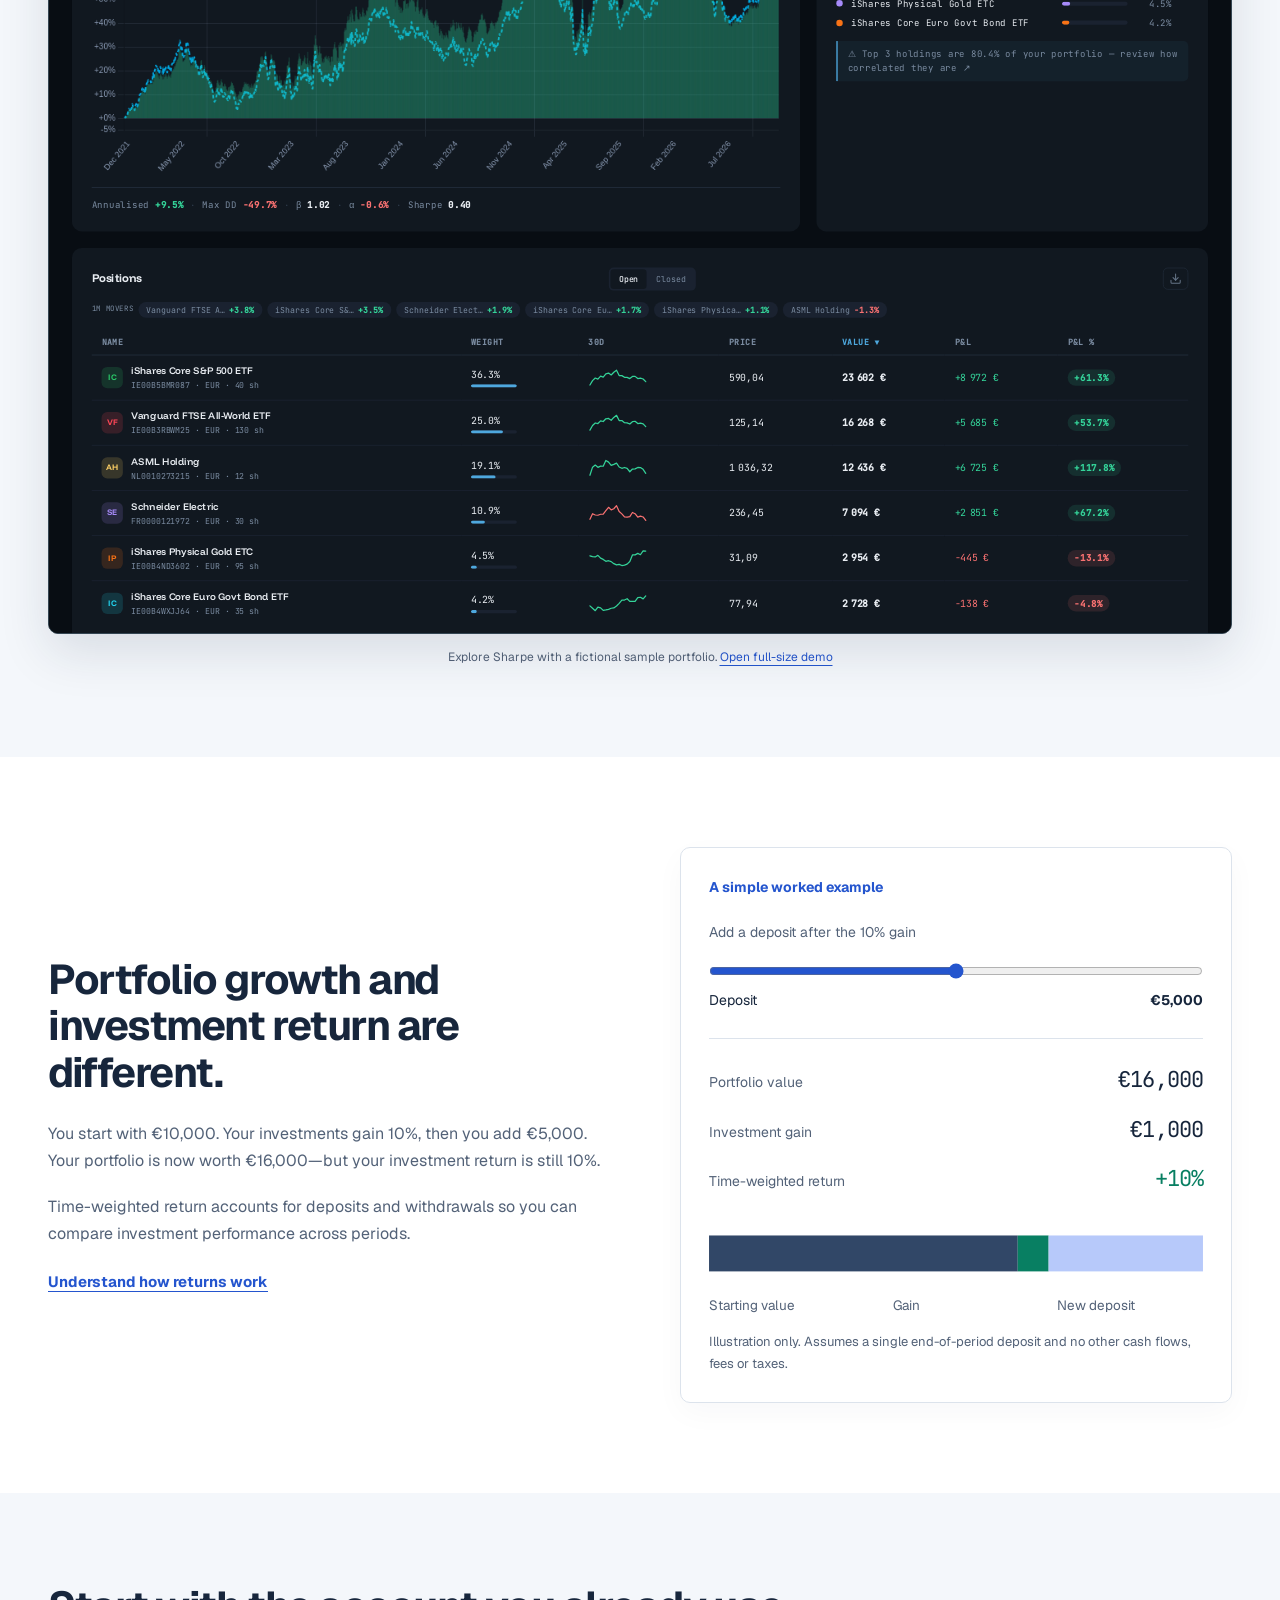
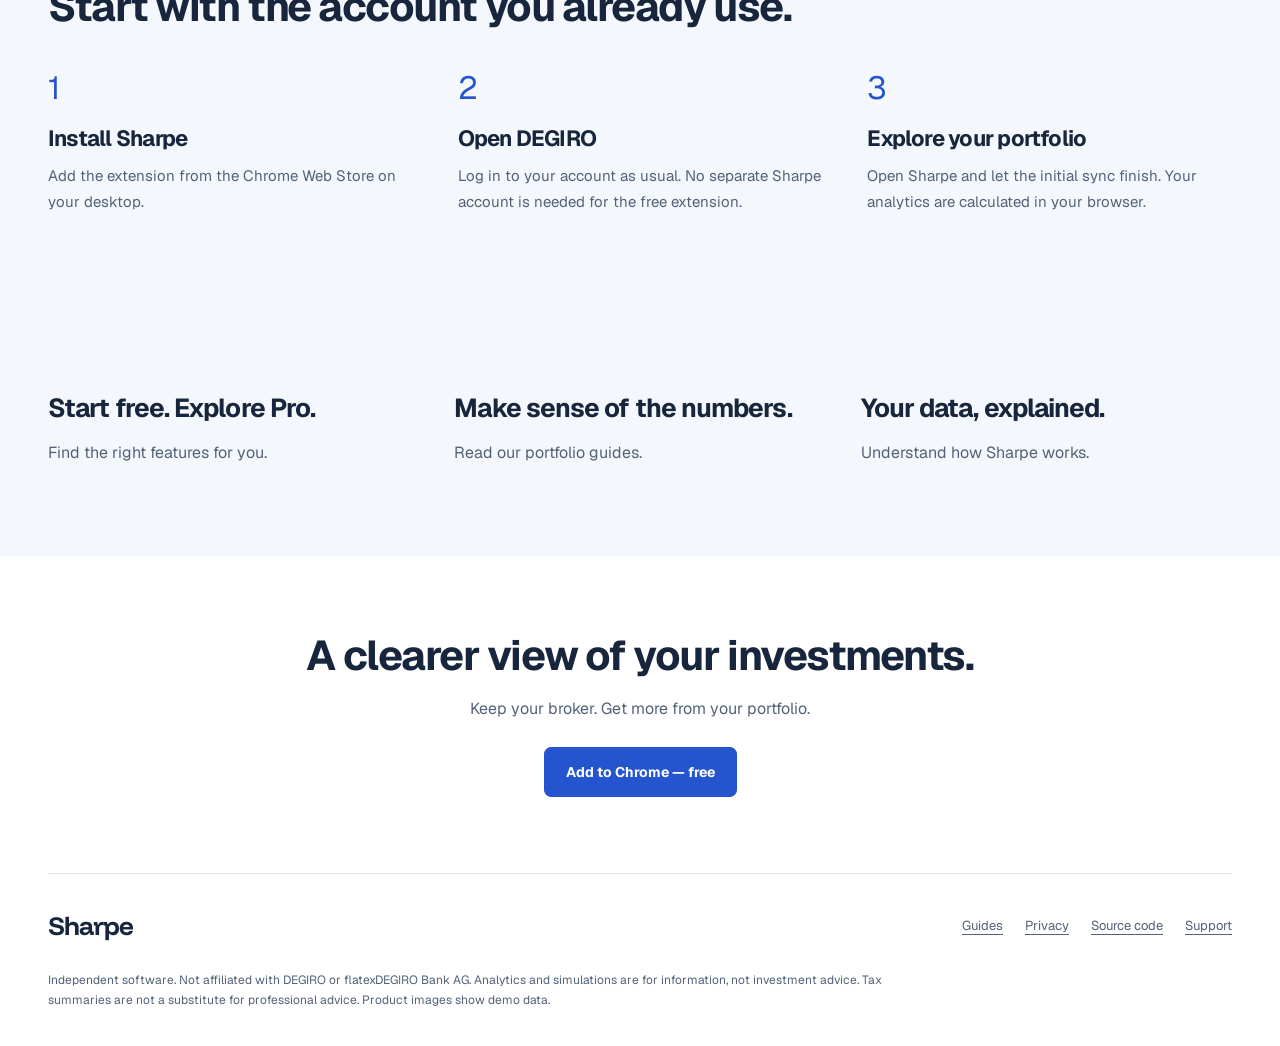
==== commit 709100d9: "Reserve the hero demo footprint to prevent first-load layout shifts" ====
--- a/index.html
+++ b/index.html
@@ -3,8 +3,8 @@
 <head>
 <meta charset="utf-8"><meta name="viewport" content="width=device-width, initial-scale=1">
 <title>DEGIRO Portfolio Analysis &amp; Tracker | Sharpe</title><meta name="description" content="Analyze your DEGIRO portfolio with Sharpe. Track investment returns, compare benchmarks, and understand dividends and risk. Free Chrome extension."><link rel="canonical" href="https://sharpe-analytics.github.io/">
-<link rel="icon" href="/assets/favicon.png"><link rel="stylesheet" href="/assets/site.css?v=review-2">
-<script src="/assets/previews.js?v=native-1" defer></script>
+<link rel="icon" href="/assets/favicon.png"><link rel="stylesheet" href="/assets/site.css?v=stable-hero-1">
+<script src="/assets/previews.js?v=stable-hero-1" defer></script>
 <script src="/assets/site.js" defer>
 
 </script>
@@ -64,9 +64,7 @@
 
 <figure class="hero-product">
 <a class="screenshot-link" href="/assets/portfolio.webp" aria-label="Open full-size demo screenshot"><img src="/assets/portfolio.webp" srcset="/assets/portfolio-720.webp 720w, /assets/portfolio.webp 1440w" sizes="(min-width: 1000px) 740px, 100vw" width="1440" height="900" alt="Sharpe Portfolio tab showing a return chart, allocation and positions for a demo portfolio" fetchpriority="high" decoding="async"></a>
-<figcaption>
-Your portfolio, with more perspective. Demo data shown.
-</figcaption>
+<figcaption class="native-caption">Explore Sharpe with a fictional sample portfolio. <a href="/demo/?v=market-2&amp;tab=portfolio" target="_blank" rel="noopener">Open full-size demo</a></figcaption>
 
 </figure>
 
--- a/assets/site.css
+++ b/assets/site.css
@@ -23,3 +23,12 @@
 .hero-review .review-quote{margin:6px 0;font-size:15px;font-weight:600;line-height:1.4}
 .hero-review a{display:block;font-size:11px;line-height:1.6;color:var(--muted);text-decoration:none}
 .hero-review a:hover{text-decoration:underline}.hero-review .review-capture{font-size:10px;margin-top:3px;text-decoration:underline}
+
+/* Reserve the final demo footprint before scripts run. The fallback and iframe
+   share one grid cell instead of stacking while the dashboard initializes. */
+.hero-product{display:grid;grid-template-columns:minmax(0,1fr)}
+.hero-product>.screenshot-link,.hero-product>.native-preview{grid-column:1;grid-row:1;min-width:0}
+.hero-product>.screenshot-link{aspect-ratio:3/2;overflow:hidden}
+.hero-product>.screenshot-link img{width:100%;height:100%;object-fit:cover;object-position:top}
+.hero-product .native-stage{aspect-ratio:3/2}
+.hero-product>.native-caption{grid-column:1;grid-row:2;margin-top:14px;text-align:left}
